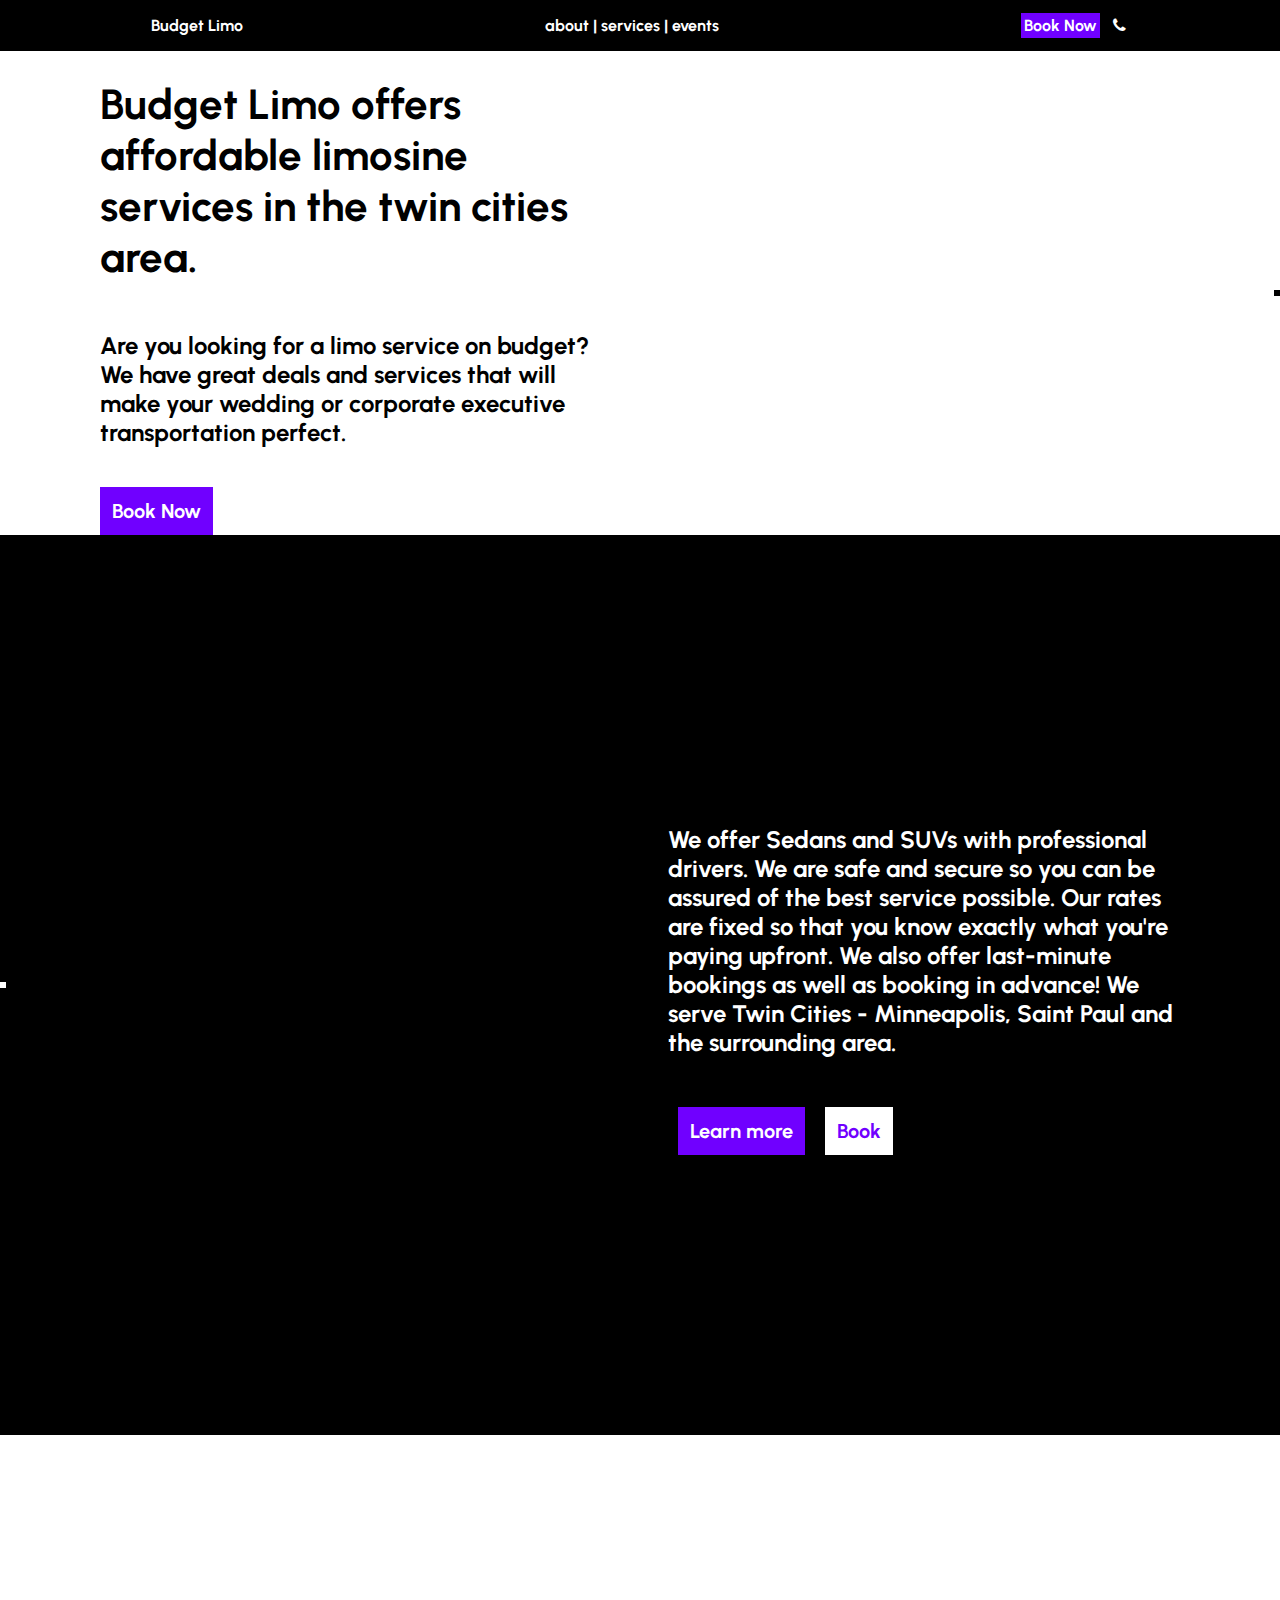
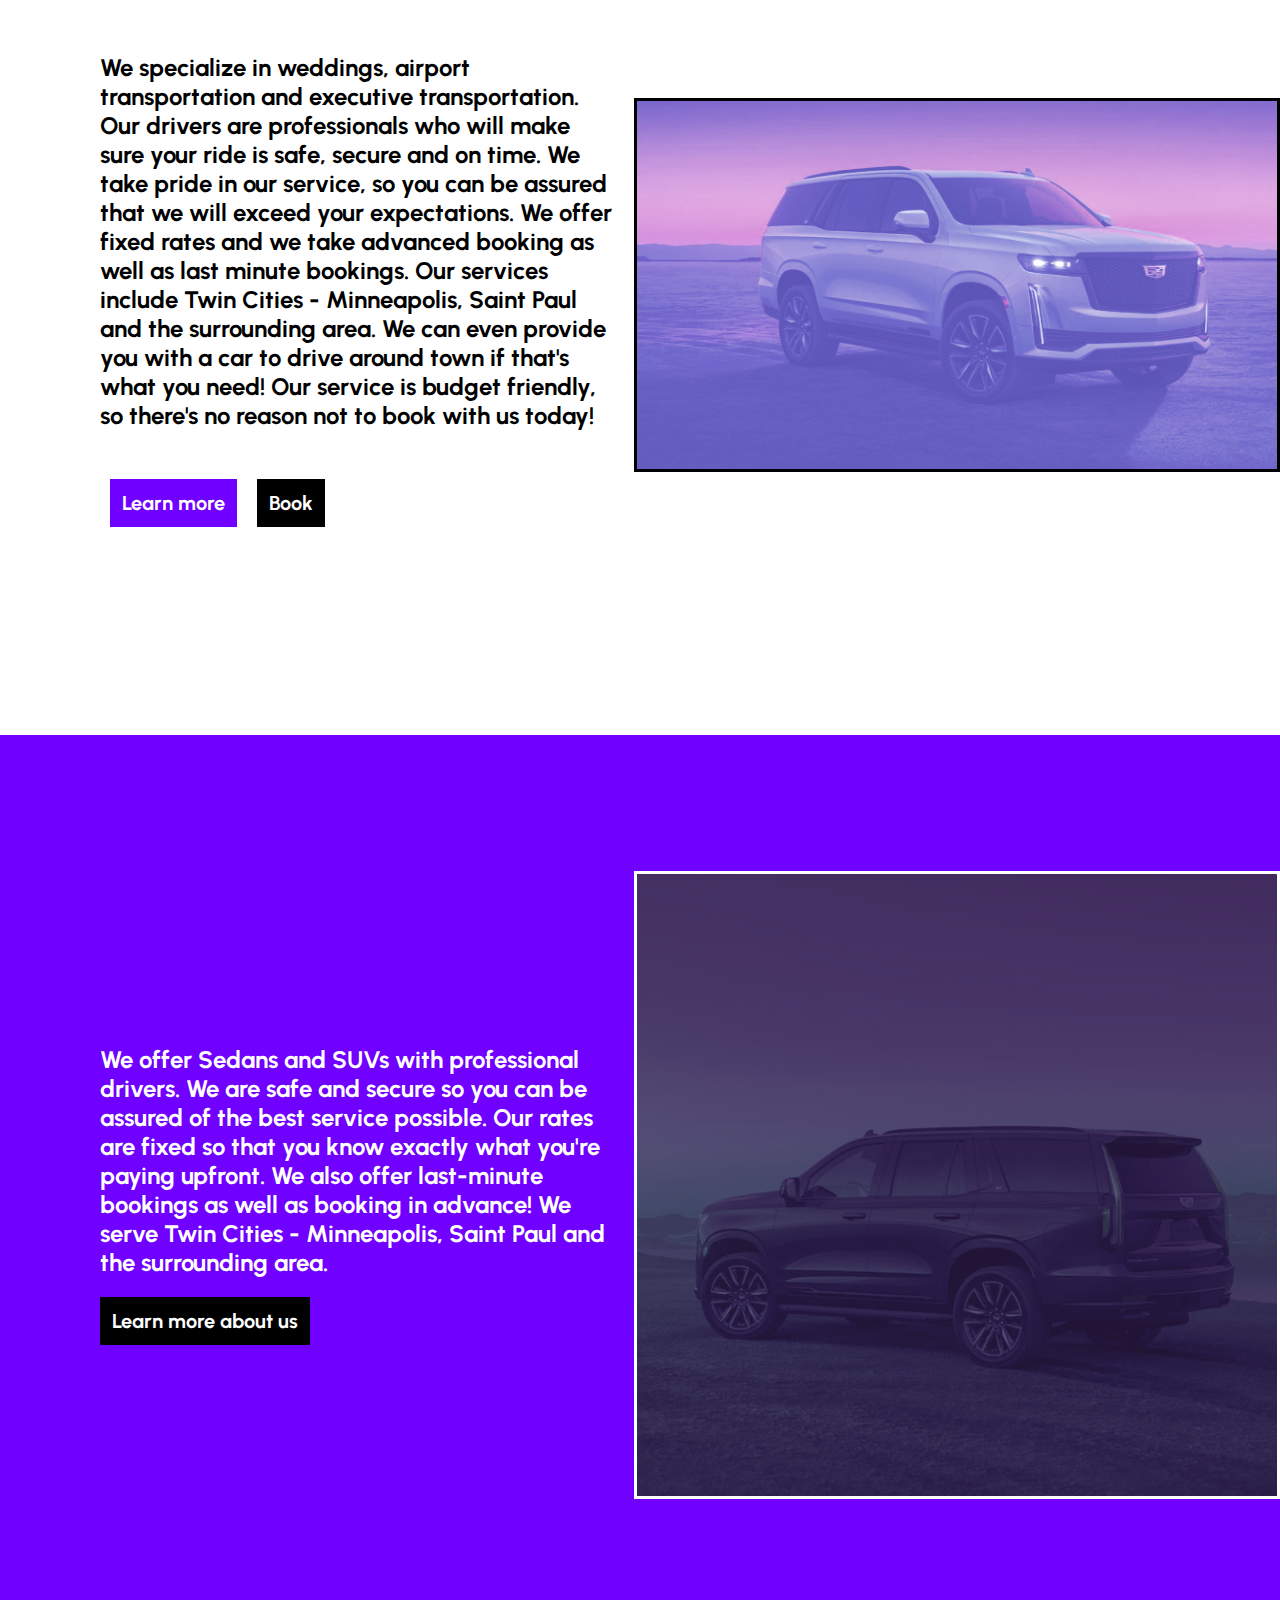
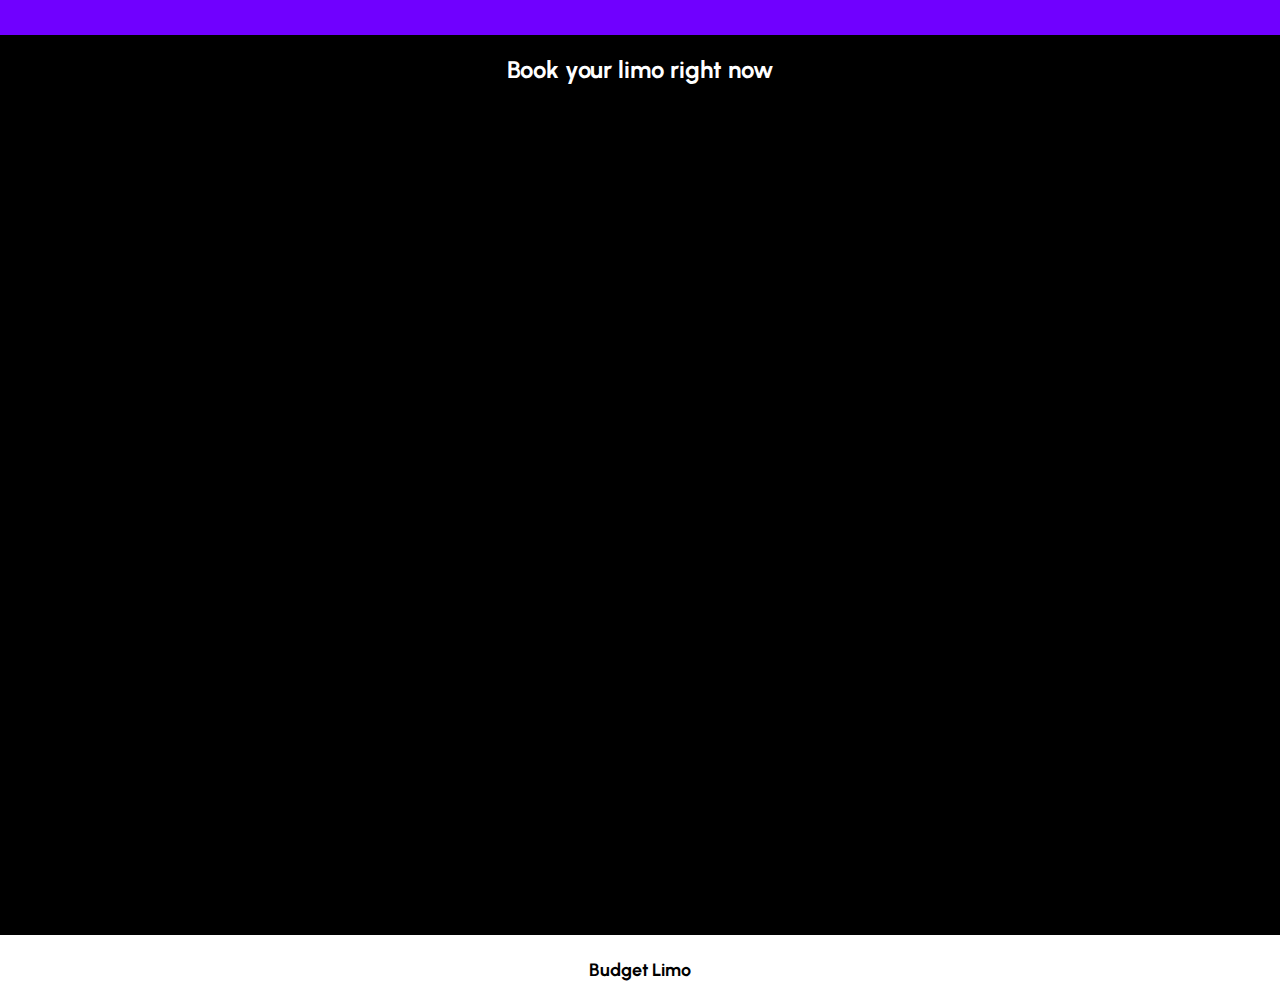
==== index.html @ a096e578 "images -about" ====
<!DOCTYPE html>
<html lang="en">
<head>
    <meta charset="UTF-8">
    <meta http-equiv="X-UA-Compatible" content="IE=edge">
    <meta name="viewport" content="width=device-width, initial-scale=1.0">
    <link rel="preconnect" href="https://fonts.googleapis.com">
    <link rel="preconnect" href="https://fonts.gstatic.com" crossorigin>
    <link href="https://fonts.googleapis.com/css2?family=Urbanist:wght@400;500;600;700;900&display=swap" rel="stylesheet">
    <title>Budget Limo - Offering affordable limo services in the twin cities area</title>
    <link rel="stylesheet" href="https://cdnjs.cloudflare.com/ajax/libs/font-awesome/4.7.0/css/font-awesome.min.css">
    <link rel="stylesheet" href="style.css">
</head>
<body>
    <nav>
        <a href="./"><p>Budget Limo</p></a>
        <div class="pcnav">
            <a href="./about.html">about</a> | <a href="./services.html">services</a> | <a href="./events.html">events</a>
        </div>
        <div class="actions">
            <a href="#booknow" class="btn"><div>Book Now</div></a>
            <a href="tel:00000000" class="secondarybtn"><div><i class="fa fa-phone"></i></div></a>
        </div>
        <div class="mobinav">
            <a href="./about.html">about</a> | <a href="./services.html">services</a> | <a href="./events.html">events</a>
        </div>
    </nav>
    <div class="safeare">
    <section class="hero">
        
            <div class="heroheading">
                <h1>Budget Limo offers affordable limosine services in the twin cities area.</h1>
                <h2>Are you looking for a limo service on budget? We have great deals and services that will make your wedding or corporate executive transportation perfect.</h2>
                <a href="#booknow"><div class="btn">Book Now</div></a>
            </div>
            <img src="hero image.png" alt="" class="heroimg">
        
    </section>
    <section class="services">
        <div class="oppheading">
            <h2>We offer Sedans and SUVs with professional drivers. We are safe and secure so you can be assured of the best service possible. Our rates are fixed so that you know exactly what you're paying upfront. We also offer last-minute bookings as well as booking in advance!

                We serve Twin Cities - Minneapolis, Saint Paul and the surrounding area.</h2>
            <div class="btnset">
            <a href="./services.html"><div class="btn">Learn more</div></a>
            <a href="#booknow"><div class="sbtn">Book</div></a>
            </div>
        </div>
        <img src="hero image2.png" alt="" class="oppimg">
    </section>
    <section class="events">
        <div class="heroheading">
            <h2>We specialize in weddings, airport transportation and executive transportation.

                Our drivers are professionals who will make sure your ride is safe, secure and on time. We take pride in our service, so you can be assured that we will exceed your expectations.
                
                We offer fixed rates and we take advanced booking as well as last minute bookings. Our services include Twin Cities - Minneapolis, Saint Paul and the surrounding area. We can even provide you with a car to drive around town if that's what you need!
                
                Our service is budget friendly, so there's no reason not to book with us today!
                </h2>
            <div class="btnset">
            <a href="./events.html"><div class="btn">Learn more</div></a>
            <a href="#booknow"><div class="sbtn">Book</div></a>
            </div>
        </div>
        <img src="hero image3.png" alt="" class="oppimg">
    </section>
    <section class="about">
        <div class="oppheading">
            <h2>We offer Sedans and SUVs with professional drivers. We are safe and secure so you can be assured of the best service possible. Our rates are fixed so that you know exactly what you're paying upfront. We also offer last-minute bookings as well as booking in advance!

                We serve Twin Cities - Minneapolis, Saint Paul and the surrounding area.</h2>
            <div class="btnset">
            <a href="./about.html"><div class="btn">Learn more about us</div></a>
            </div>
        </div>
        <img src="hero image4.png" alt="" class="oppimg">
    </section>
    <section class="contact" id="booknow">
        <h2>Book your limo right now</h2>
        <iframe class="mobframe" src="https://docs.google.com/forms/d/e/1FAIpQLScj3hWRZS3a1PpxIGiUTVuFeUYfPbkHRfvylzJRxCeZsIKD9g/viewform?embedded=true" width="420" height="1660" frameborder="0" marginheight="0" marginwidth="0">Loading…</iframe>
        <iframe class="pcframe" src="https://docs.google.com/forms/d/e/1FAIpQLScj3hWRZS3a1PpxIGiUTVuFeUYfPbkHRfvylzJRxCeZsIKD9g/viewform?embedded=true" width="700" height="1660" frameborder="0" marginheight="0" marginwidth="0">Loading…</iframe>
        <br><br>
        <!-- <div class="customform">
            
                <label for="NAME">First Name</label>
                <input type="text" name="NAME" id="NAME" value="name">
                <label for="PHONE">Phone Number</label>
                <input type="tel" name="PHONE" id="PHONE" value="000000000">
                <label for="DATE">Pickup Date</label>
                <input type="date" name="DATE" id="DATE" value="2022-05-20">
                <label for="TIME">Pickup Time</label>
                <input type="time" name="TIME" id="TIME" value="11:11:11">
                <label for="PICKADD">Pickup Address</label>
                <input type="text" name="PICKADD" id="PICKADD" value="US">
                <label for="DROPADD">Drop Address</label>
                <input type="text" name="DROPADD" id="DROPADD" value="US">
                <button type="submit" class="btn" onclick="submite()">Submit</button>
            
        </div> -->
    </section>
    <footer>
        Budget Limo
    </footer>
    </div>
    <script>
        var name="",ph="",da="",ti="",pa="",daa="";
        function submite(){
            
            name=document.getElementById("NAME").value;
            ph=document.getElementById("PHONE").value;
            da=document.getElementById("DATE").value;
            ti=document.getElementById("TIME").value;
            pa=document.getElementById("PICKADD").value;
            daa=document.getElementById("DROPADD").value;
            console.log(name+"\n"+ph+"\n"+da+"\n"+ti+"\n"+pa+"\n"+da+"\n");
            window.open("https://docs.google.com/forms/d/e/1FAIpQLScj3hWRZS3a1PpxIGiUTVuFeUYfPbkHRfvylzJRxCeZsIKD9g/viewform?usp=pp_url&entry.484229232="+name+"&entry.1828840875="+ph+"&entry.2139310672="+da+"&entry.1267044698="+ti+"&entry.1927957886="+pa+"&entry.176365857="+daa,'_blank');
        }
        
    
    </script>
</body>

</html>
---- style.css ----
html{
    font-family: 'Urbanist', sans-serif;
    padding: 0%;
    margin: 0%;
}

body{
    margin: 0%;
}

a{
    text-decoration: none;
    color: black;
}

.safeare{
    /* margin-left: 100px; */
    /* margin-right: 100px; */
}

nav{
  display: flex; 
  align-items: center;
  justify-content: space-around; 
  font-weight: bold;
  color: white;
  background-color: black;
  padding: 0%;
}

nav a{
    color: white;
}

nav a:hover{
    color: #7000ff;
}



.actions{
    display: flex;
    justify-content: space-between;
}

.actions a{
    padding: 3px;
}

.hero{
    display: flex;
    justify-content: space-between;
    align-items: center;
}

.services{
    height: 100vh;
    display: flex;
    flex-direction: row-reverse;
    justify-content: space-between;
    align-items: center;
    background-color: black;
    color: white;
}

.events{
    height: 100vh;
    display: flex;
    /* flex-direction: row-reverse;          */
    justify-content: space-between;
    align-items: center;
    background-color: white;
    color: black;
}

.about{
    height: 100vh;
    display: flex;
    /* flex-direction: row-reverse; */
    justify-content: space-between;
    align-items: center;
    background-color: #7000ff;
    color: white;
}

.about .oppheading{
    margin-left: 100px;
    margin-right: 0%;
}

.contact{
    height: 100vh;
    display: flex;
    flex-direction: column;
    justify-content: center;
    align-items: center;
    background-color: black;
    color: white;
}
.customform{
    display: flex;
    flex-direction: column;
    align-items: center;
    justify-content: center;
}

label{
    margin-top: 10px;
}

form input{
    margin: 10px;
    font-family: 'Urbanist';

}

.secondarybtn{
    margin-left: 10px;
}

button{
  background-color: #7000ff;
  border: none;
  color: white;
  padding: 24px;
  text-align: center;
  text-decoration: none;
  font-size: 22px;
  font-family: 'Urbanist';
  margin-top: 14px;
}

input {
    padding: 12px;
    background-color: white;
    color: black;
  }

.btn{
    text-decoration: none;
    background-color: #7000ff;
    color: white;
    max-width: 75px;
    display: flex;
    align-items: center;
    justify-content: center;
    padding: 2px;
    font-weight: bold;
}

.sbtn{
    text-decoration: none;
    background-color: white;
    color: #7000ff;
    max-width: 75px;
    display: flex;
    align-items: center;
    justify-content: center;
    padding: 2px;
    font-weight: bold;
}

.btnset{
    display: flex;
}
.btnset a{
    padding: 10px;
}

.heroheading{
    display: flex;
    flex-direction: column;
    width: 40%;
    margin-left: 100px;
}

.heroheading a .btn{
    margin-top: 20px;
    font-size: 20px;
    max-width: max-content;
    padding: 12px;
}

.heroheading a{
    width: fit-content;
}

.heroheading h1{
    font-size: 42px;
}

.oppheading{
    display: flex;
    flex-direction: column;
    width: 40%;
    margin-right: 100px;
    
}

.oppheading a .btn{
    margin-top: 20px;
    font-size: 20px;
    max-width: max-content;
    padding: 12px;
}
.oppheading a .sbtn{
    margin-top: 20px;
    font-size: 20px;
    max-width: max-content;
    padding: 12px;
}

.heroheading a .sbtn{
    background-color: black;
    color: white;
    margin-top: 20px;
    font-size: 20px;
    max-width: max-content;
    padding: 12px;
}

.oppheading a{
    width: fit-content;
}

.oppheading h1{
    font-size: 42px;
}

.about .oppheading .btn{
    background-color: black;
    margin: 0%;
}




.about .oppheading a{
    padding: 0%;
    margin: 0%;
}

.heroimg{
    max-width: 50%;
    max-height: 93vh;
    border-style: solid;
    
}

.oppimg{
    max-width: 50%;
    max-height: 100vh;
    border-style: solid;
}

.mobinav{
    display: none;
}

footer{
    padding: 24px;
    font-size: 18px;
    font-weight: bold;
    text-align: center;
}

.mobframe{
    display: none;
}

.cover{
    margin-top: 46px;
    height: 40vh;
}

.limos{
    display: flex;
}
.list{
    display: flex;
    flex-direction: row;
    flex-wrap: wrap;
    align-items: center;
    justify-content: center;
    padding-bottom: 48px;
    /* width: 80vw; */
}

.card{
    margin: 20px;
    display: flex;
    flex-direction: column;
    align-items: center;
    justify-content: center;
    /* padding: 24px; */
    border-radius: 12px;
    background-color: black;
    color: white;
    font-weight: bold;
    text-align: center;
}

.card img{
    max-width: 240px;
    width: auto;
    height: 222px;
}

/* [][][][][][][][][][][][][][][][][][][][][][][][][][][][][][] */
/* [][][][][][][][][][][][][][][][][][][][][][][][][][][][][][] */
/* [][][][][][][][][][][][][][][][][][][][][][][][][][][][][][] */

@media only screen and (max-width: 900px){

    .limos{
        display: flex;
        flex-direction: column;
    }

    .list{
        /* flex-direction: column; */
    }

    .card img{
        width: 222px;
    }

    .mobframe{
        display: block;
    }

    .pcframe{
        display: none;
    }

    html{
        font-family: 'Urbanist', sans-serif;
        padding: 0%;
        margin: 0%;
    }
    
    body{
        margin: 0%;
    }
    
    a{
        text-decoration: none;
        color: black;
    }
    
    
    
    nav{
      display: flex; 
      flex-flow: wrap;
      align-items: center;
      justify-content: space-around; 
      font-weight: bold;
      color: white;
      background-color: black;
      padding: 12px;

    }
    
    nav a{
        color: white;
    }
    
    nav a:hover{
        color: #7000ff;
    }
    
    
    
    .actions{
        display: flex;
        justify-content: space-between;
    }
    
    .actions a{
        padding: 3px;
    }
    
    .hero{
        display: flex;
        flex-direction: column-reverse;
        justify-content: space-between;
        align-items: center;
        padding-top: 50px;
        padding-bottom: 50px;
    }
    
    .services{
        height: auto;
        display: flex;
        flex-direction: column-reverse;
        justify-content: space-between;
        align-items: center;
        background-color: black;
        color: white;
        padding-top: 50px;
        padding-bottom: 50px;
    }
    
    .events{
        height: auto;
        display: flex;
        flex-direction: column-reverse;         
        justify-content: space-between;
        align-items: center;
        background-color: white;
        color: black;
        padding-top: 50px;
        padding-bottom: 50px;
    }
    
    .about{
        height: auto;
        display: flex;
        flex-direction: column-reverse;
        justify-content: space-between;
        align-items: center;
        background-color: #7000ff;
        color: white;
        padding-top: 50px;
        padding-bottom: 50px;
    }
    
    .about .oppheading{
        margin-left: 0px;
        margin-right: 0%;
    }
    
    .contact{
        height: 100%;
        display: flex;
        flex-direction: column;
        justify-content: center;
        align-items: center;
        background-color: black;
        color: white;
        padding-top: 50px;
        padding-bottom: 50px;
    }
    .customform{
        display: flex;
        flex-direction: column;
        align-items: flex-start;
        justify-content: center;
    }
    
    label{
        margin-top: 10px;
    }
    
    form input{
        margin: 10px;
        font-family: 'Urbanist';
    
    }
    
    .secondarybtn{
        margin-left: 10px;
    }
    
    .pcnav{
        display: none;
    }

    .mobinav{
        display: flex;
        width: 100vw;
        margin-top: 12px;
        align-items: center;
        justify-content: space-around;
    }
    

    button{
      background-color: #7000ff;
      border: none;
      color: white;
      
      text-align: center;
      text-decoration: none;
      font-size: 22px;
      font-family: 'Urbanist';
      margin-top: 18px;
      margin-bottom: 24px;
    }
    
    input {
        padding: 12px;
        background-color: white;
        color: black;
      }
    
    .btn{
        text-decoration: none;
        background-color: #7000ff;
        color: white;
        max-width: 75px;
        display: flex;
        align-items: center;
        justify-content: center;
        padding: 2px;
        font-weight: bold;
    }
    
    .sbtn{
        text-decoration: none;
        background-color: white;
        color: #7000ff;
        max-width: 75px;
        display: flex;
        align-items: center;
        justify-content: center;
        padding: 2px;
        font-weight: bold;
    }
    
    .btnset{
        display: flex;
    }
    .btnset a{
        padding: 10px;
    }
    
    .heroheading{
        display: flex;
        flex-direction: column;
        justify-content: center;
        align-items: center;
        /* text-align: center; */
        width: 80%;
        margin-left: 0px;
    }
    
    .heroheading a .btn{
        margin-top: 20px;
        font-size: 20px;
        max-width: max-content;
        padding: 12px;
    }
    
    .heroheading a{
        width: fit-content;
    }
    
    .heroheading h1{
        font-size: 22px;
    }
    
    .oppheading{
        display: flex;
        flex-direction: column;
        justify-content: center;
        align-items: center;
        /* text-align: center; */
        width: 80%;
        margin-right: 0px;
        
    }
    
    .oppheading a .btn{
        margin-top: 20px;
        font-size: 20px;
        max-width: max-content;
        padding: 12px;
    }
    .oppheading a .sbtn{
        margin-top: 20px;
        font-size: 20px;
        max-width: max-content;
        padding: 12px;
    }
    
    .heroheading a .sbtn{
        background-color: black;
        color: white;
        margin-top: 20px;
        font-size: 20px;
        max-width: max-content;
        padding: 12px;
    }
    
    .oppheading a{
        width: fit-content;
    }
    
    .oppheading h1{
        font-size: 22px;
    }
    
    .about .oppheading .btn{
        background-color: black;
        margin: 0%;
    }
    
    h2{
        font-size: 16px;
    }
    
    
    .about .oppheading a{
        padding: 0%;
        margin: 0%;
    }
    
    .heroimg{
        /* max-width: 50%;
        max-height: 93vh; */
        width: 100vw;
        margin: 20px;
    }
    
    .oppimg{
        
        width: 100vw;
        margin: 20px;
        
    }
    

}
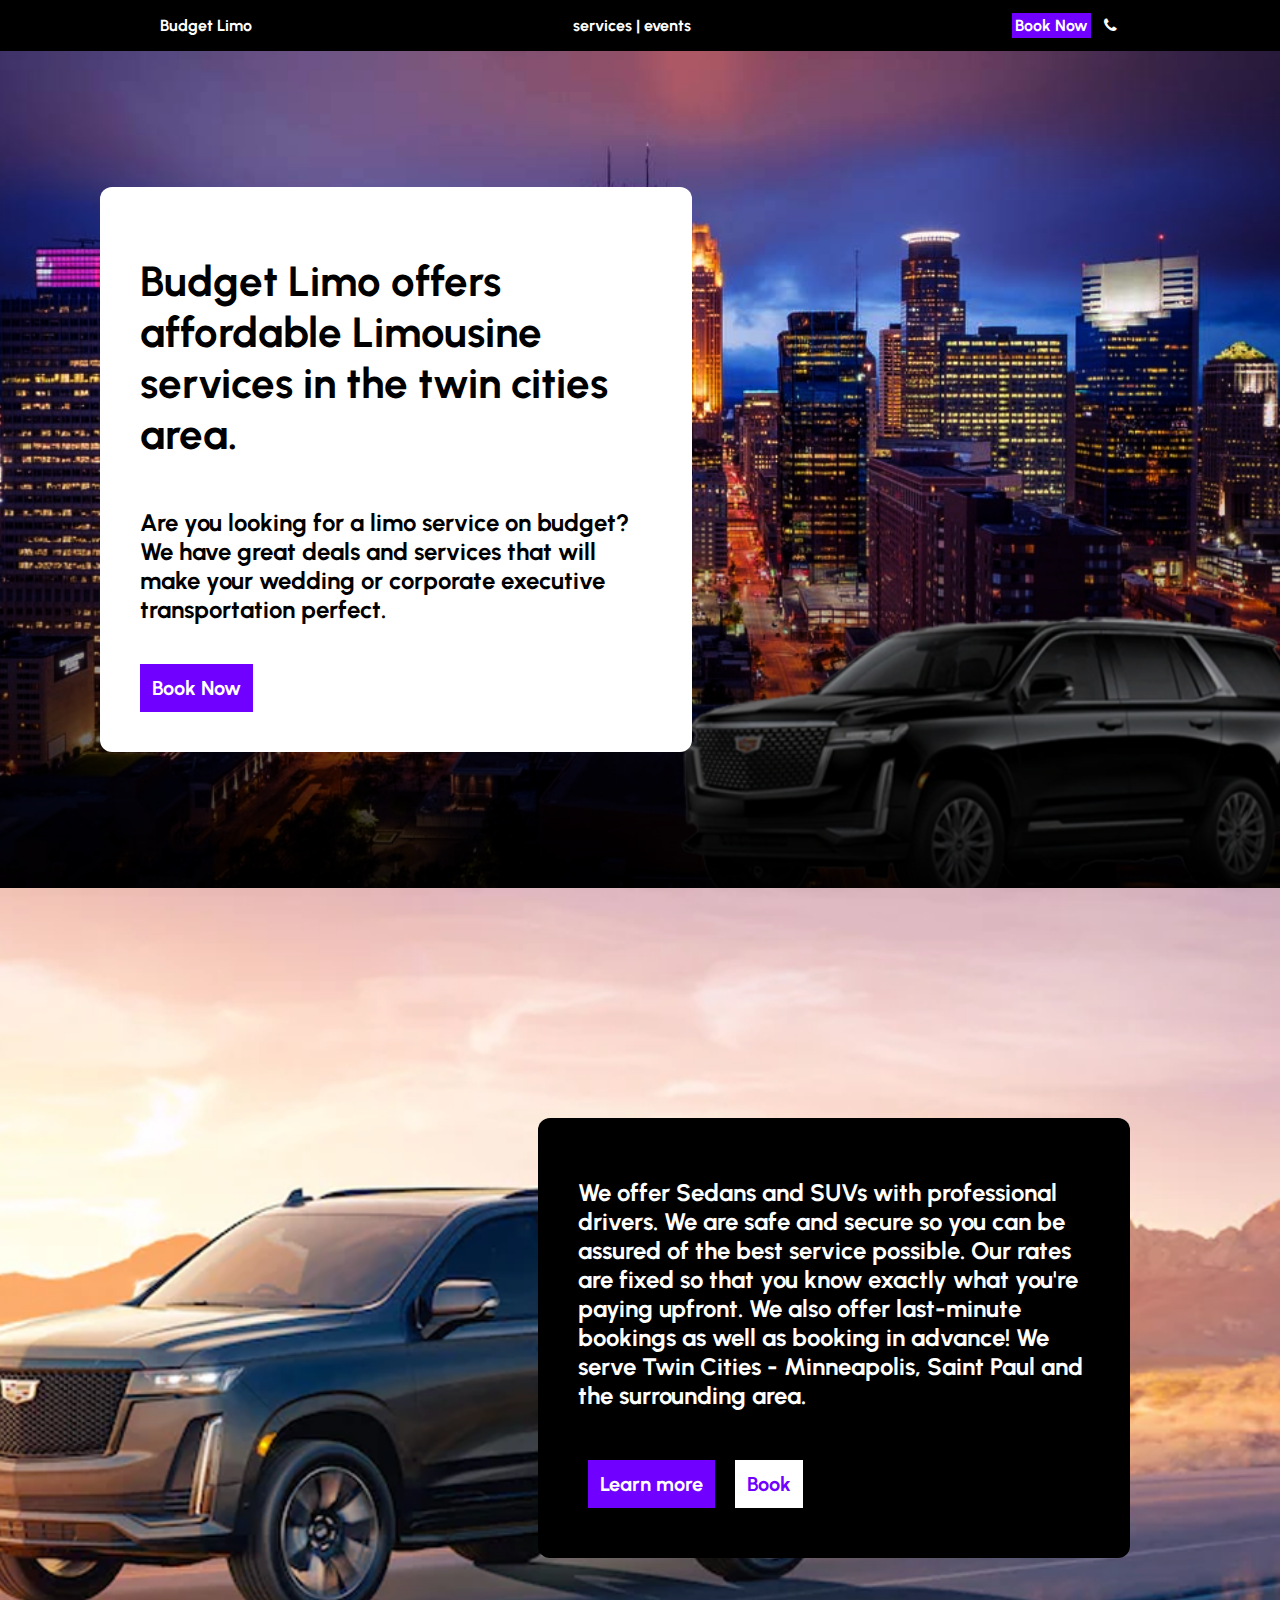
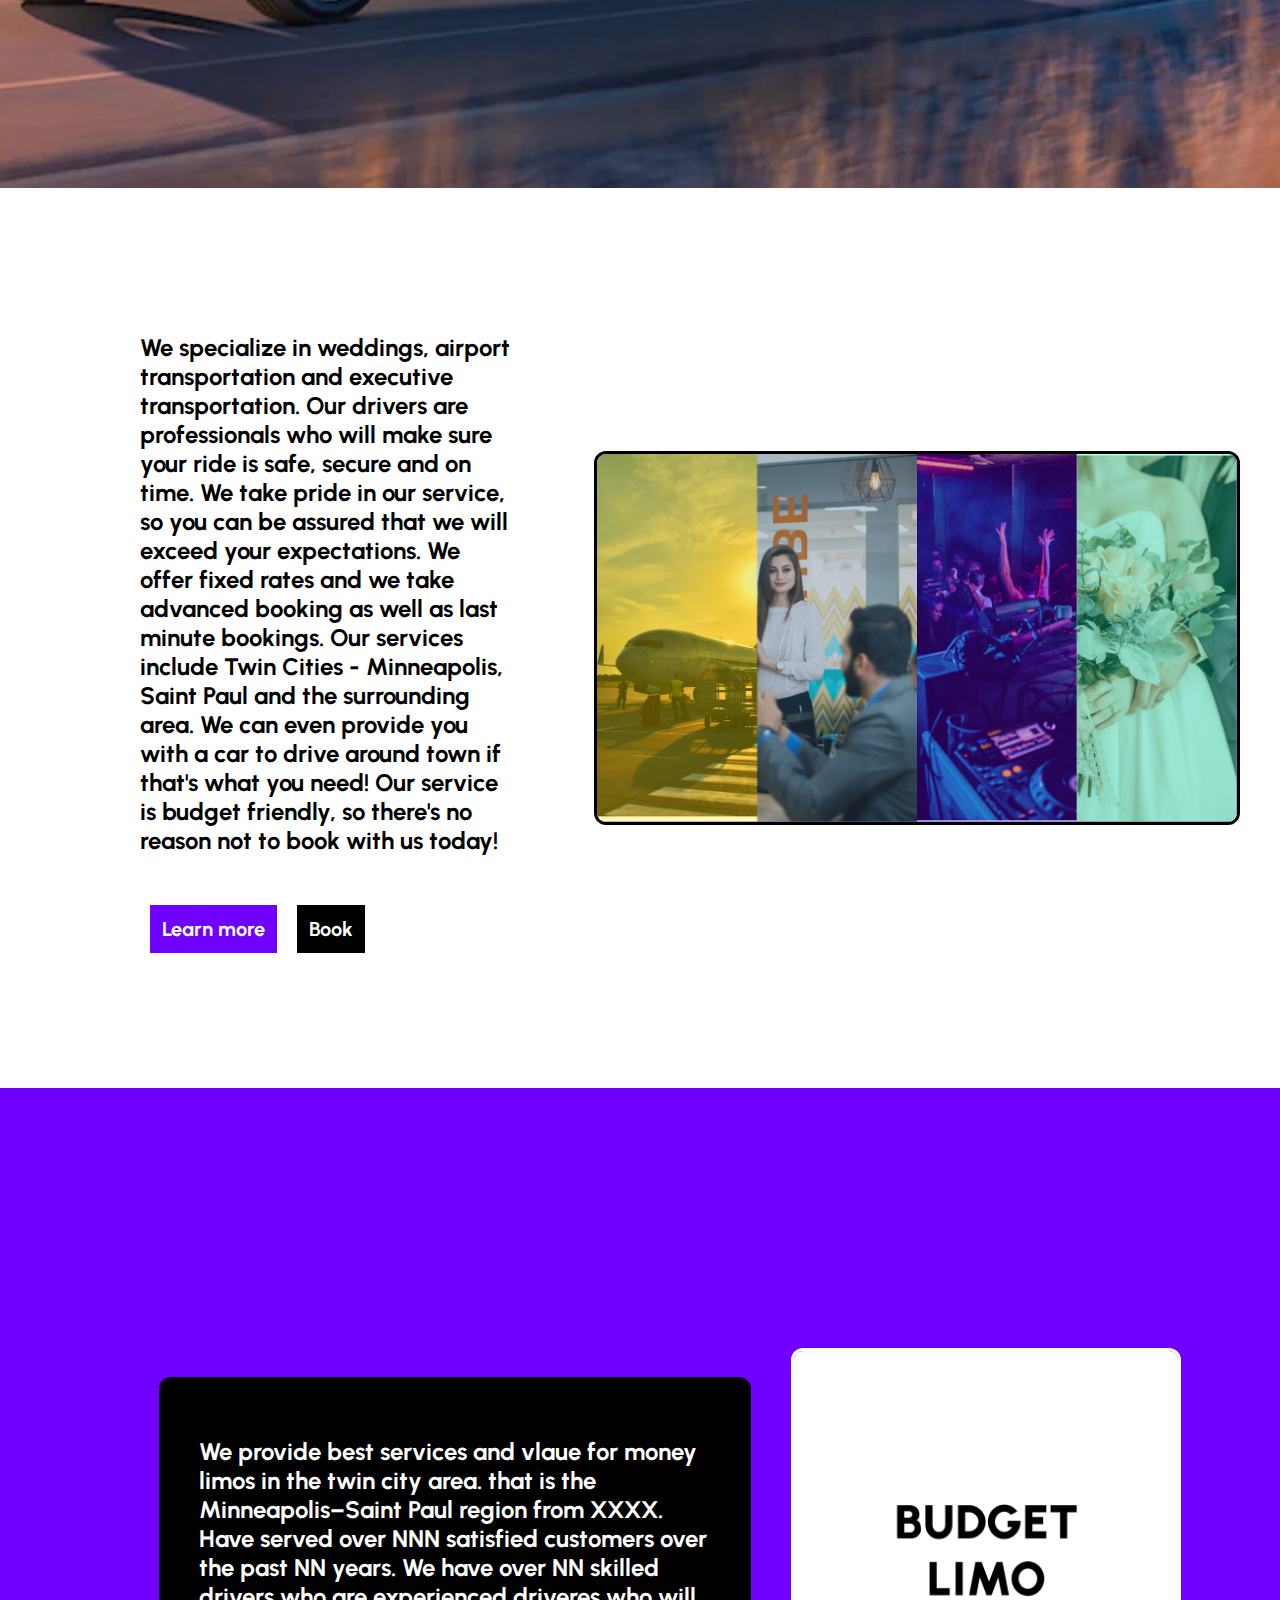
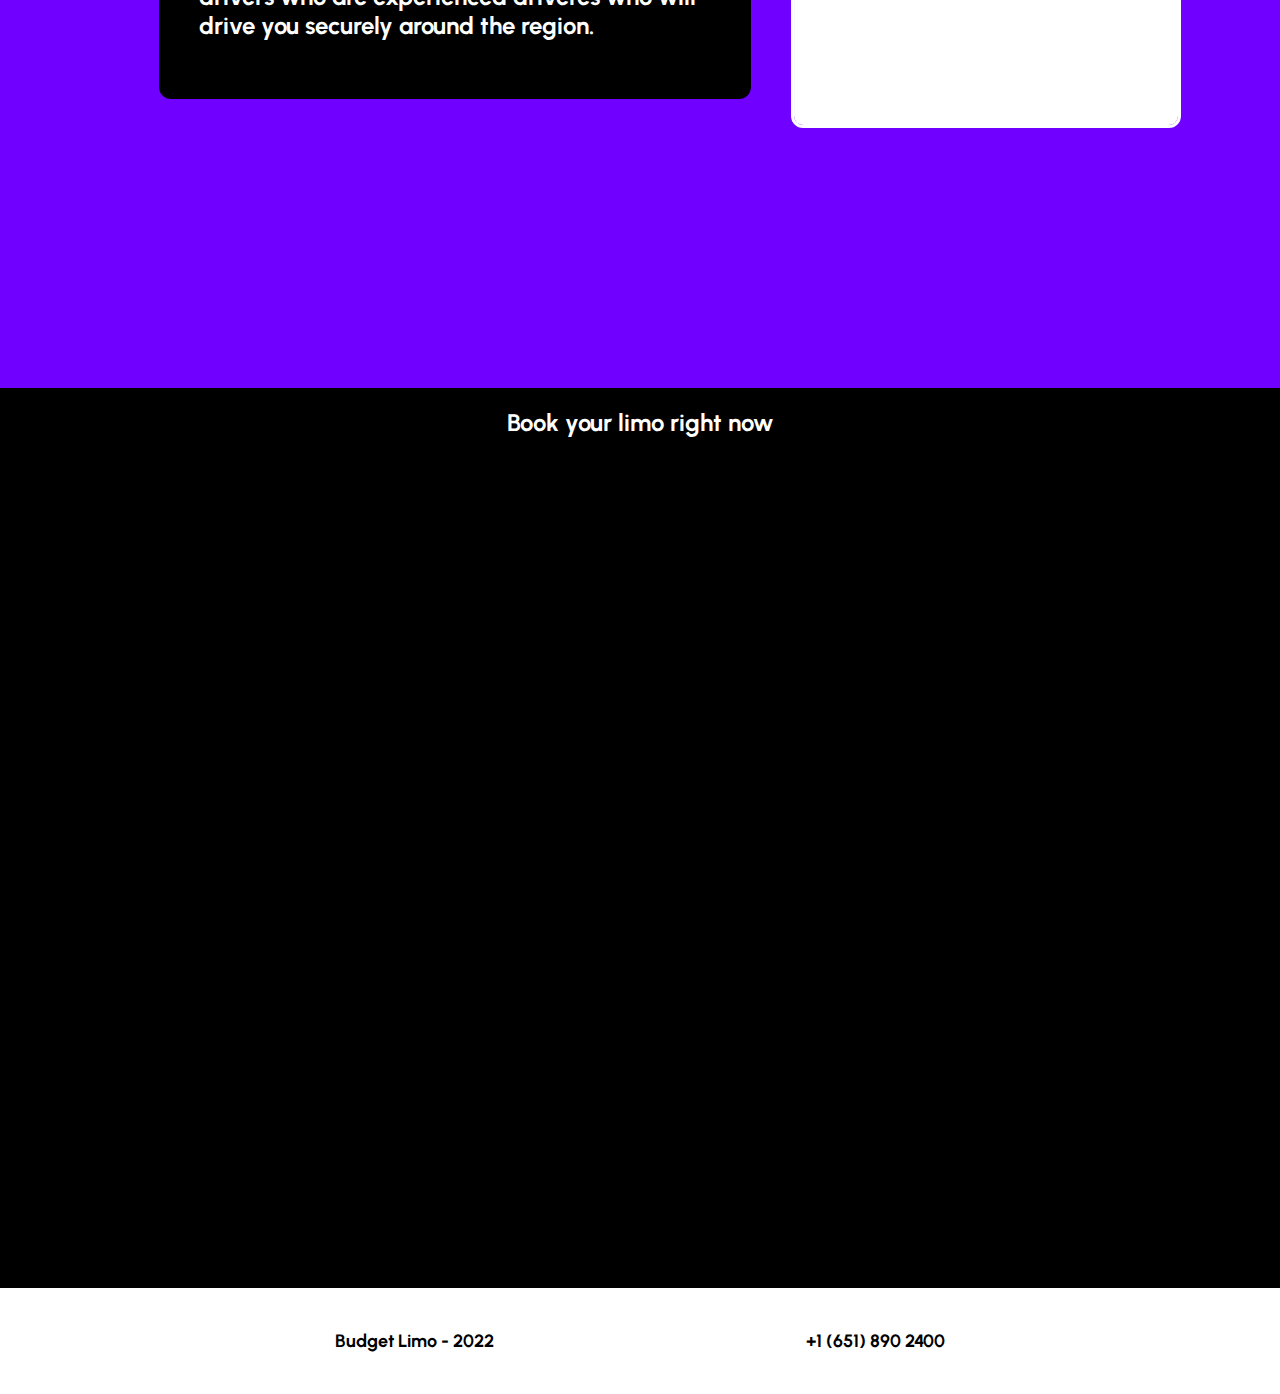
==== commit f76382f8: "images and background" ====
--- a/index.html
+++ b/index.html
@@ -15,25 +15,27 @@
     <nav>
         <a href="./"><p>Budget Limo</p></a>
         <div class="pcnav">
-            <a href="./about.html">about</a> | <a href="./services.html">services</a> | <a href="./events.html">events</a>
+            <!-- <a href="./about.html">about</a> |  -->
+            <a href="./services.html">services</a> | <a href="./events.html">events</a>
         </div>
         <div class="actions">
             <a href="#booknow" class="btn"><div>Book Now</div></a>
-            <a href="tel:00000000" class="secondarybtn"><div><i class="fa fa-phone"></i></div></a>
+            <a href="tel:+16518902400" class="secondarybtn"><div><i class="fa fa-phone"></i></div></a>
         </div>
         <div class="mobinav">
-            <a href="./about.html">about</a> | <a href="./services.html">services</a> | <a href="./events.html">events</a>
+            <!-- <a href="./about.html">about</a> | -->
+             <a href="./services.html">services</a> | <a href="./events.html">events</a>
         </div>
     </nav>
     <div class="safeare">
     <section class="hero">
-        
+            
             <div class="heroheading">
-                <h1>Budget Limo offers affordable limosine services in the twin cities area.</h1>
+                <h1>Budget Limo offers affordable Limousine services in the twin cities area.</h1>
                 <h2>Are you looking for a limo service on budget? We have great deals and services that will make your wedding or corporate executive transportation perfect.</h2>
                 <a href="#booknow"><div class="btn">Book Now</div></a>
             </div>
-            <img src="hero image.png" alt="" class="heroimg">
+            <img src="herobg.png" alt="" class="oppimg mobinav">
         
     </section>
     <section class="services">
@@ -46,7 +48,7 @@
             <a href="#booknow"><div class="sbtn">Book</div></a>
             </div>
         </div>
-        <img src="hero image2.png" alt="" class="oppimg">
+        <img src="opp.png" alt="" class="oppimg mobinav">
     </section>
     <section class="events">
         <div class="heroheading">
@@ -67,14 +69,16 @@
     </section>
     <section class="about">
         <div class="oppheading">
-            <h2>We offer Sedans and SUVs with professional drivers. We are safe and secure so you can be assured of the best service possible. Our rates are fixed so that you know exactly what you're paying upfront. We also offer last-minute bookings as well as booking in advance!
-
-                We serve Twin Cities - Minneapolis, Saint Paul and the surrounding area.</h2>
+            <h2>We provide best services and vlaue for money limos in the twin city area.
+                that is the Minneapolis–Saint Paul region from XXXX.
+                Have served over NNN satisfied customers over the past NN years.
+                We have over NN skilled drivers who are experienced driveres who will drive you securely around the region. 
+            </h2>
             <div class="btnset">
-            <a href="./about.html"><div class="btn">Learn more about us</div></a>
+            <!-- <a href="./about.html"><div class="btn">Learn more about us</div></a> -->
             </div>
         </div>
-        <img src="hero image4.png" alt="" class="oppimg">
+        <img src="hero image4.png" alt="" class="oppimg logo">
     </section>
     <section class="contact" id="booknow">
         <h2>Book your limo right now</h2>
@@ -100,7 +104,15 @@
         </div> -->
     </section>
     <footer>
-        Budget Limo
+        
+        <p>Budget Limo - 2022</p>
+        
+        
+        <div>
+            <p>
+                <a href="tel:+16518902400">+1 (651) 890 2400</a>
+            </p>
+        </div>
     </footer>
     </div>
     <script>
--- a/style.css
+++ b/style.css
@@ -51,6 +51,12 @@
     display: flex;
     justify-content: space-between;
     align-items: center;
+    background-image: url("herobg.png");
+    background-size:     cover;                      
+    background-repeat:   no-repeat;
+    background-position: bottom; 
+    max-height: 100vh;
+    height: 93vh;
 }
 
 .services{
@@ -59,10 +65,17 @@
     flex-direction: row-reverse;
     justify-content: space-between;
     align-items: center;
-    background-color: black;
-    color: white;
-}
-
+    
+    background-image: url("opp.png");
+    background-repeat: no-repeat;
+    background-size: cover;
+    background-position: center center;
+    color: white;
+}
+
+img{
+    border: solid;
+}
 .events{
     height: 100vh;
     display: flex;
@@ -77,7 +90,7 @@
     height: 100vh;
     display: flex;
     /* flex-direction: row-reverse; */
-    justify-content: space-between;
+    justify-content: center;
     align-items: center;
     background-color: #7000ff;
     color: white;
@@ -172,6 +185,9 @@
     flex-direction: column;
     width: 40%;
     margin-left: 100px;
+    background-color: rgba(255, 255, 255, 1);
+    padding: 40px;
+    border-radius: 12px;
 }
 
 .heroheading a .btn{
@@ -193,7 +209,11 @@
     display: flex;
     flex-direction: column;
     width: 40%;
-    margin-right: 100px;
+    margin-right: 150px;
+    background-color: black;
+    align-items: flex-start;
+    padding: 40px;
+    border-radius: 12px;
     
 }
 
@@ -232,7 +252,12 @@
     margin: 0%;
 }
 
-
+.rembg{
+    background-image: none !important;
+    display: flex;
+    justify-content: center;
+    align-items: center;
+}
 
 
 .about .oppheading a{
@@ -241,16 +266,42 @@
 }
 
 .heroimg{
-    max-width: 50%;
-    max-height: 93vh;
-    border-style: solid;
-    
+    height: 100%;
+    width: 40%;
+    /* background-color: white; */
+    /* border-radius: 12px; */
+    margin: 20px;
+    background-image: url("herocar.png");
+    background-repeat: no-repeat;
+    background-position: right 400px;
+    /* margin-left: 40px; */
+    padding: 40px;
+    /* max-height: 100vh; */
+    /* height: 93vh; */
+    /* border-style: solid; */
+    
+}
+
+.logo{
+    width: 30%;
+    /* margin-left: 150px !important; */
+}
+
+.purp{
+    background-color: #7000ff;
+    color: white;
+}
+
+img{
+    border-radius: 12px;
 }
 
 .oppimg{
     max-width: 50%;
     max-height: 100vh;
-    border-style: solid;
+    margin: 40px;
+    /* border-style: solid; */
+    
 }
 
 .mobinav{
@@ -258,10 +309,14 @@
 }
 
 footer{
+    display: flex;
+    flex-direction: row;
     padding: 24px;
     font-size: 18px;
     font-weight: bold;
     text-align: center;
+    justify-content: space-evenly;
+    align-items: center;
 }
 
 .mobframe{
@@ -306,11 +361,24 @@
     height: 222px;
 }
 
+.nobd{
+    border: none;
+}
+
 /* [][][][][][][][][][][][][][][][][][][][][][][][][][][][][][] */
 /* [][][][][][][][][][][][][][][][][][][][][][][][][][][][][][] */
 /* [][][][][][][][][][][][][][][][][][][][][][][][][][][][][][] */
 
 @media only screen and (max-width: 900px){
+
+    .oppimg{
+        max-width: 85vw;
+        
+    }
+
+    .logo{
+        /* margin-left: 0px !important; */
+    }
 
     .limos{
         display: flex;
@@ -384,19 +452,20 @@
     .hero{
         display: flex;
         flex-direction: column-reverse;
-        justify-content: space-between;
+        justify-content: center;
         align-items: center;
         padding-top: 50px;
         padding-bottom: 50px;
+        
     }
     
     .services{
         height: auto;
         display: flex;
         flex-direction: column-reverse;
-        justify-content: space-between;
-        align-items: center;
-        background-color: black;
+        justify-content: center;
+        align-items: center;
+        
         color: white;
         padding-top: 50px;
         padding-bottom: 50px;
@@ -530,7 +599,7 @@
         display: flex;
         flex-direction: column;
         justify-content: center;
-        align-items: center;
+        align-items: flex-start;
         /* text-align: center; */
         width: 80%;
         margin-left: 0px;
@@ -555,7 +624,7 @@
         display: flex;
         flex-direction: column;
         justify-content: center;
-        align-items: center;
+        align-items: flex-start;
         /* text-align: center; */
         width: 80%;
         margin-right: 0px;
@@ -612,6 +681,7 @@
         max-height: 93vh; */
         width: 100vw;
         margin: 20px;
+        display: none;
     }
     
     .oppimg{
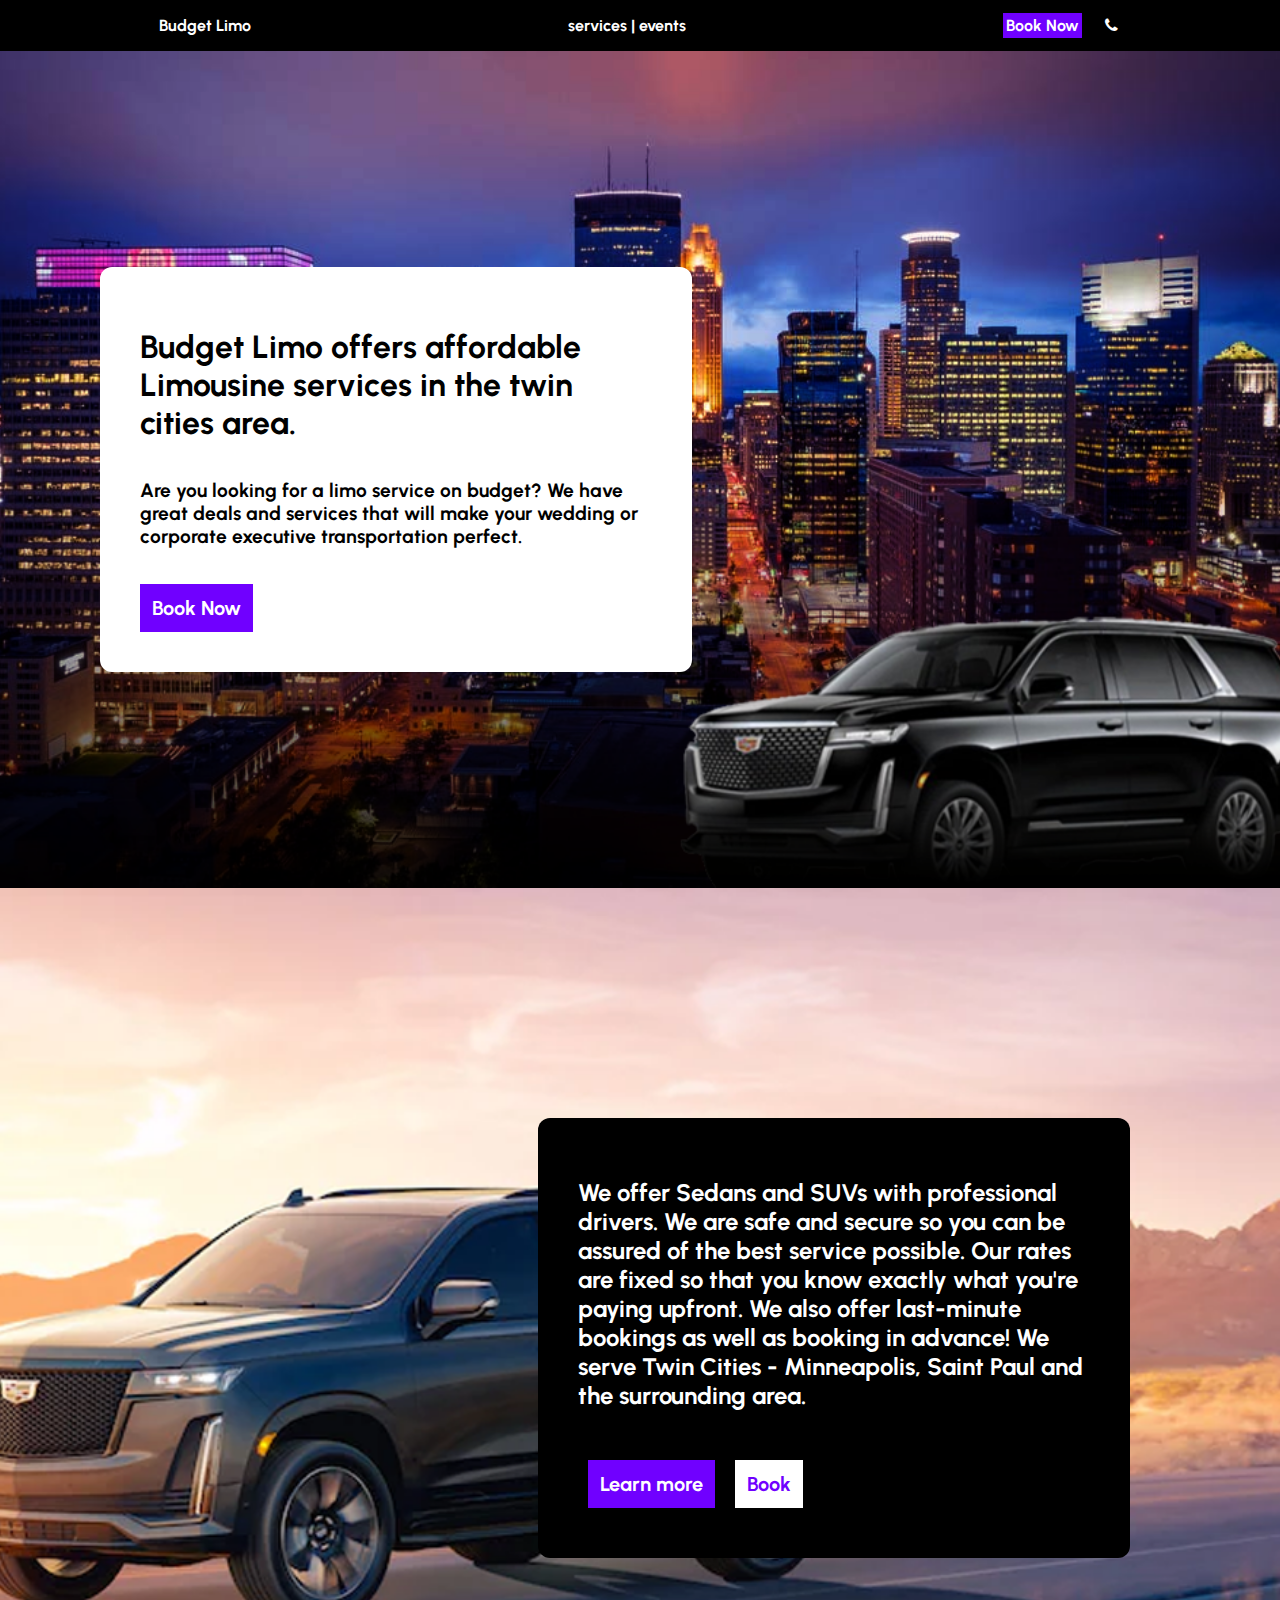
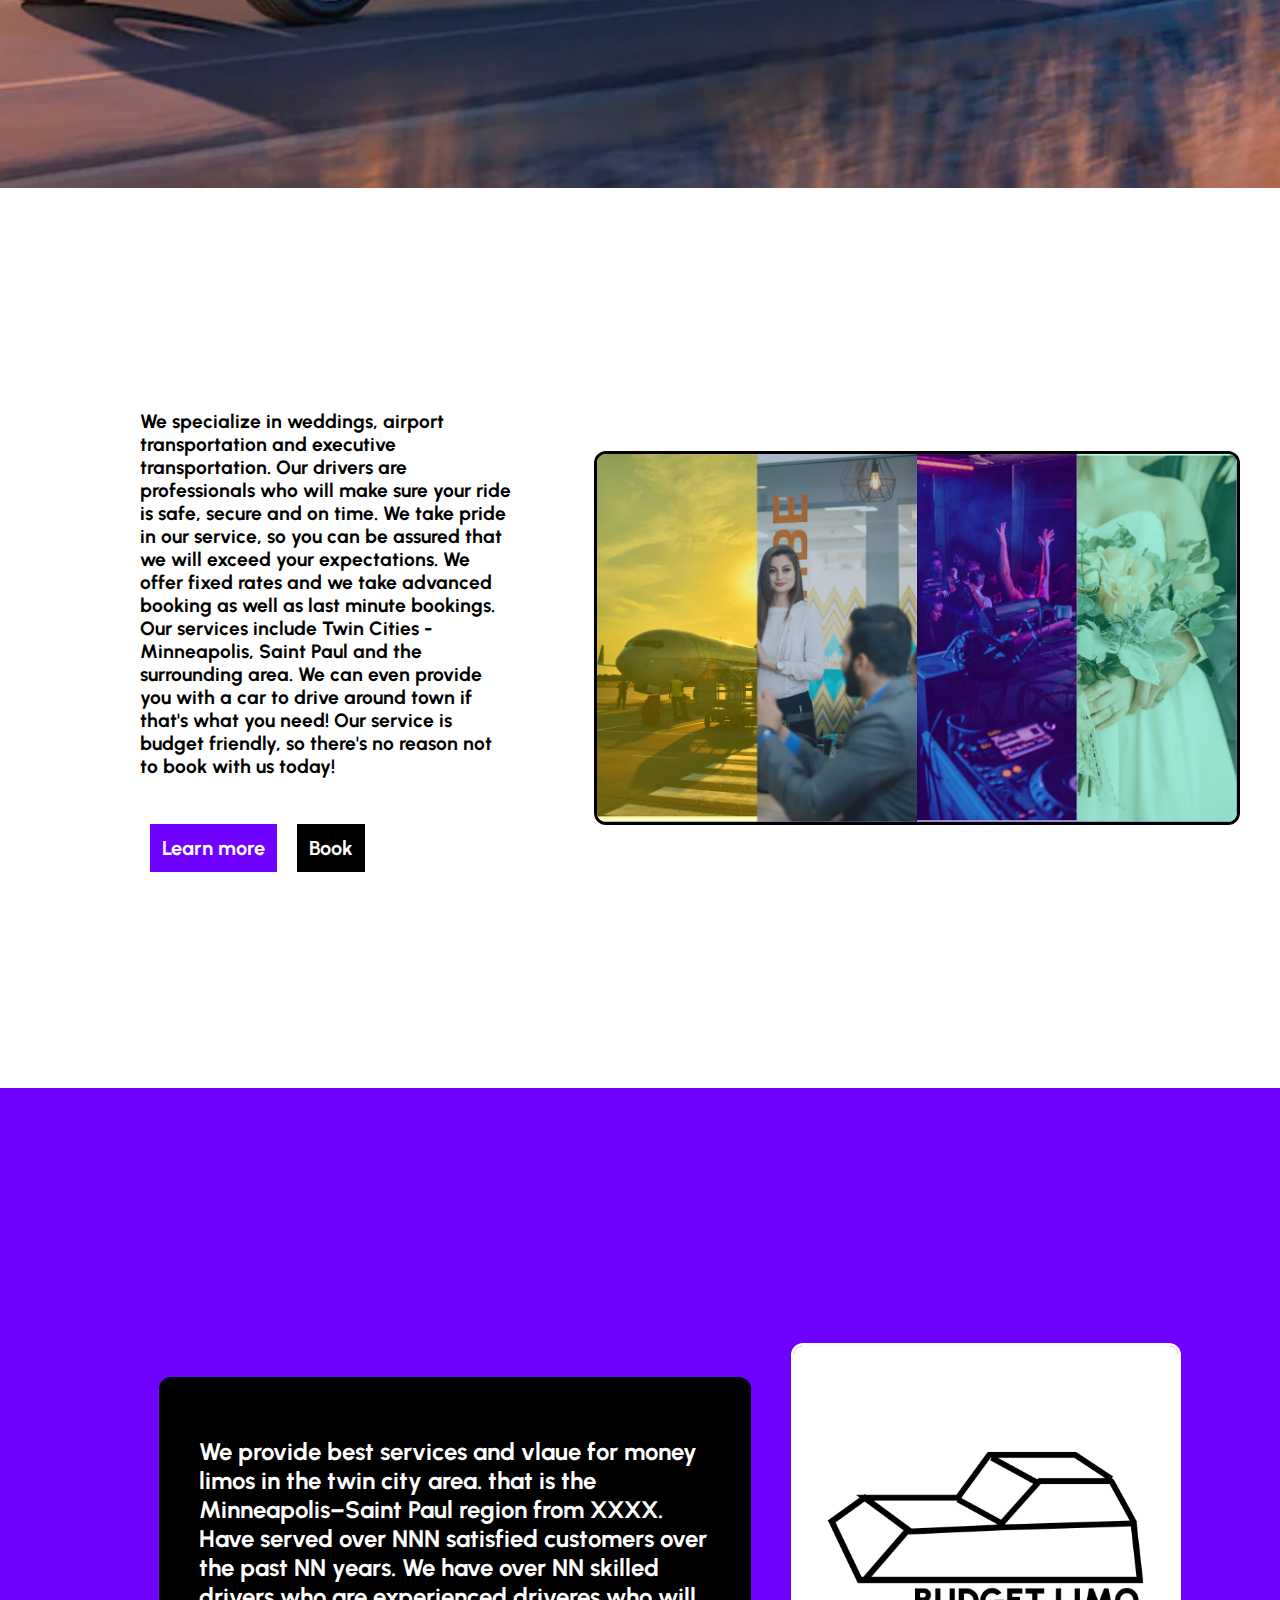
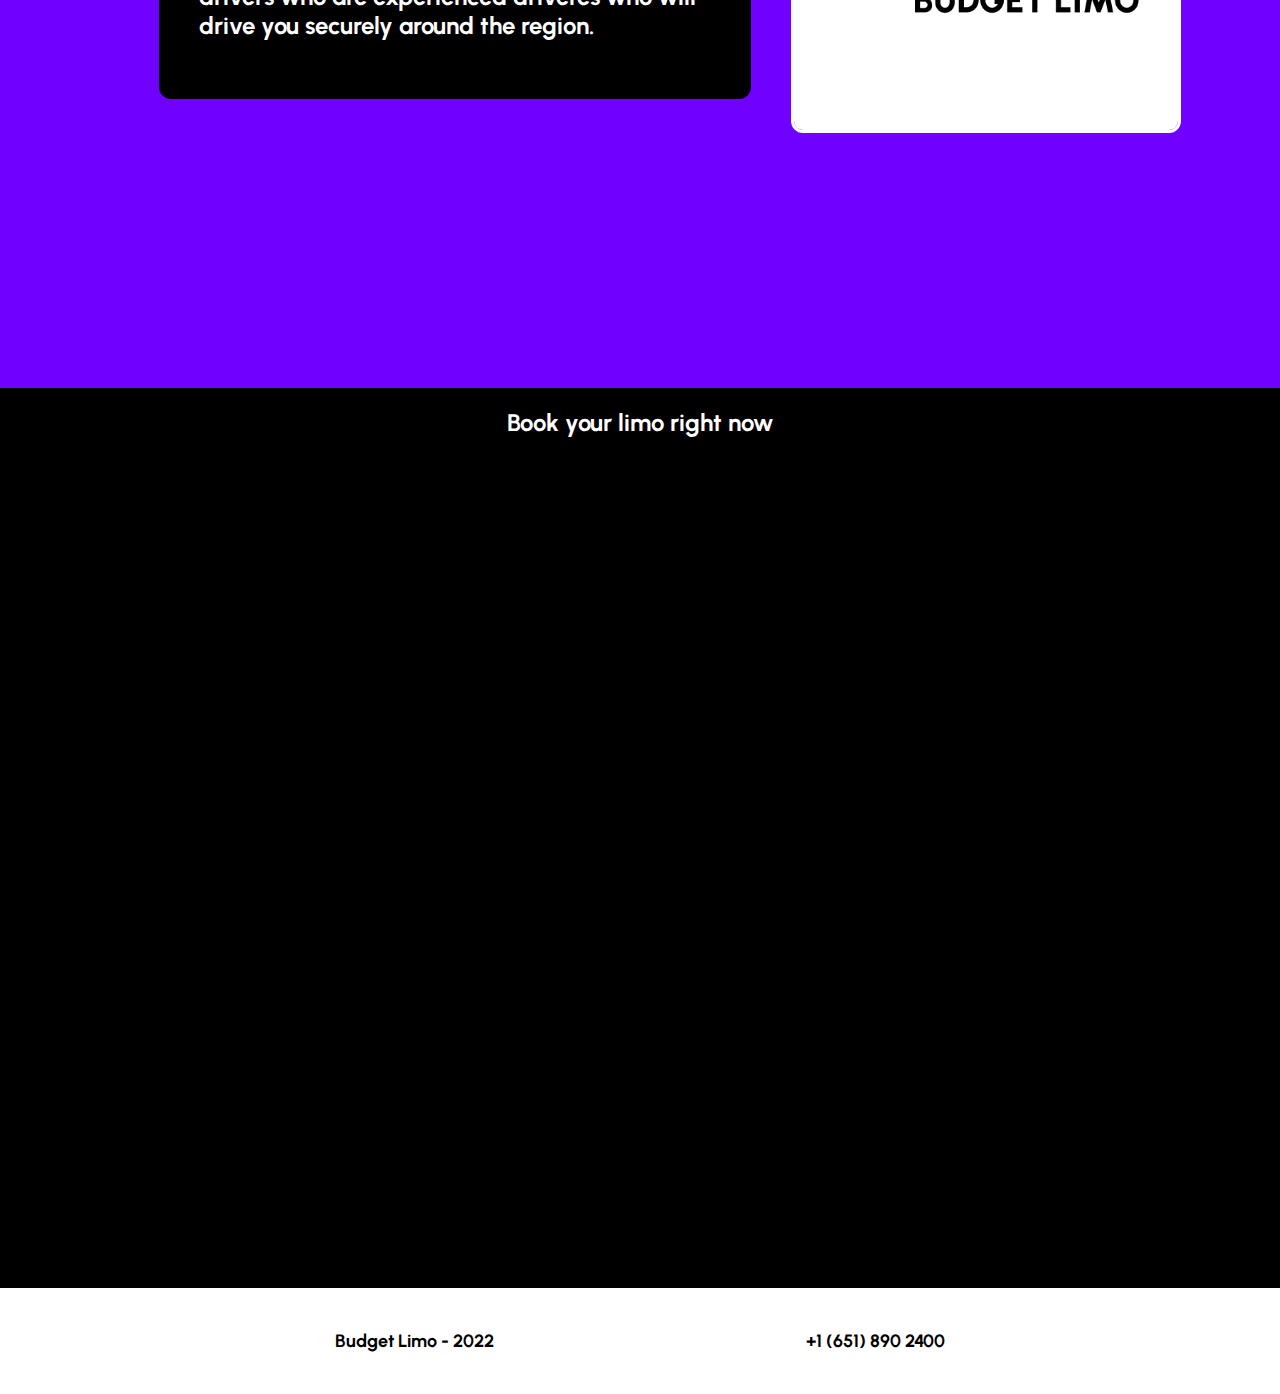
==== commit 257cef3b: "logo" ====
--- a/index.html
+++ b/index.html
@@ -10,6 +10,7 @@
     <title>Budget Limo - Offering affordable limo services in the twin cities area</title>
     <link rel="stylesheet" href="https://cdnjs.cloudflare.com/ajax/libs/font-awesome/4.7.0/css/font-awesome.min.css">
     <link rel="stylesheet" href="style.css">
+    <link rel="icon" type="image/x-icon" href="logo.ico">
 </head>
 <body>
     <nav>
--- a/style.css
+++ b/style.css
@@ -128,7 +128,7 @@
 }
 
 .secondarybtn{
-    margin-left: 10px;
+    margin-left: 20px;
 }
 
 button{
@@ -202,9 +202,11 @@
 }
 
 .heroheading h1{
-    font-size: 42px;
-}
-
+    font-size: 2em;
+}
+.heroheading h2{
+    font-size: 1.2em;
+}
 .oppheading{
     display: flex;
     flex-direction: column;
@@ -244,7 +246,7 @@
 }
 
 .oppheading h1{
-    font-size: 42px;
+    font-size: 2em;
 }
 
 .about .oppheading .btn{
@@ -369,7 +371,7 @@
 /* [][][][][][][][][][][][][][][][][][][][][][][][][][][][][][] */
 /* [][][][][][][][][][][][][][][][][][][][][][][][][][][][][][] */
 
-@media only screen and (max-width: 900px){
+@media only screen and (max-width: 1010px){
 
     .oppimg{
         max-width: 85vw;
@@ -575,6 +577,9 @@
         padding: 2px;
         font-weight: bold;
     }
+    .btn:hover{
+        background-color: red;
+    }
     
     .sbtn{
         text-decoration: none;
@@ -586,6 +591,10 @@
         justify-content: center;
         padding: 2px;
         font-weight: bold;
+    }
+
+    .sbtn:hover{
+        background-color: rgb(215, 215, 215);
     }
     
     .btnset{
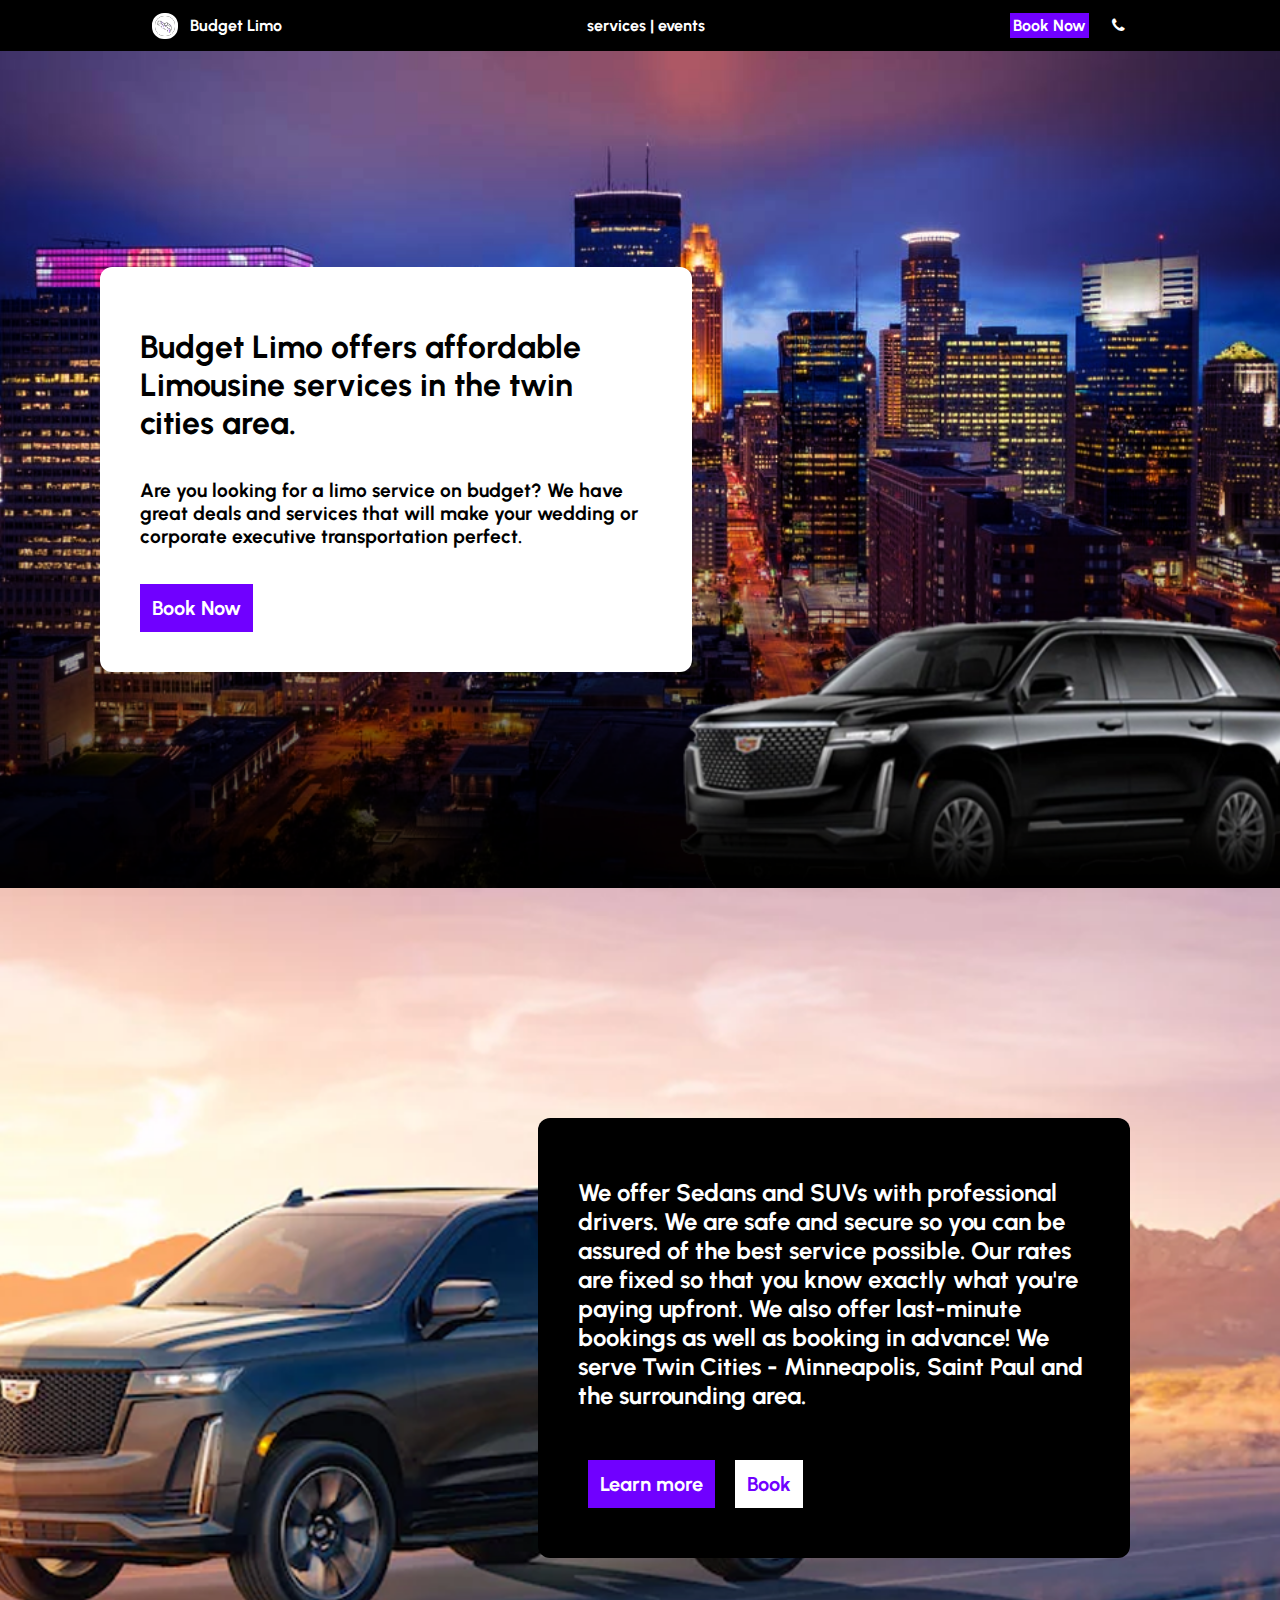
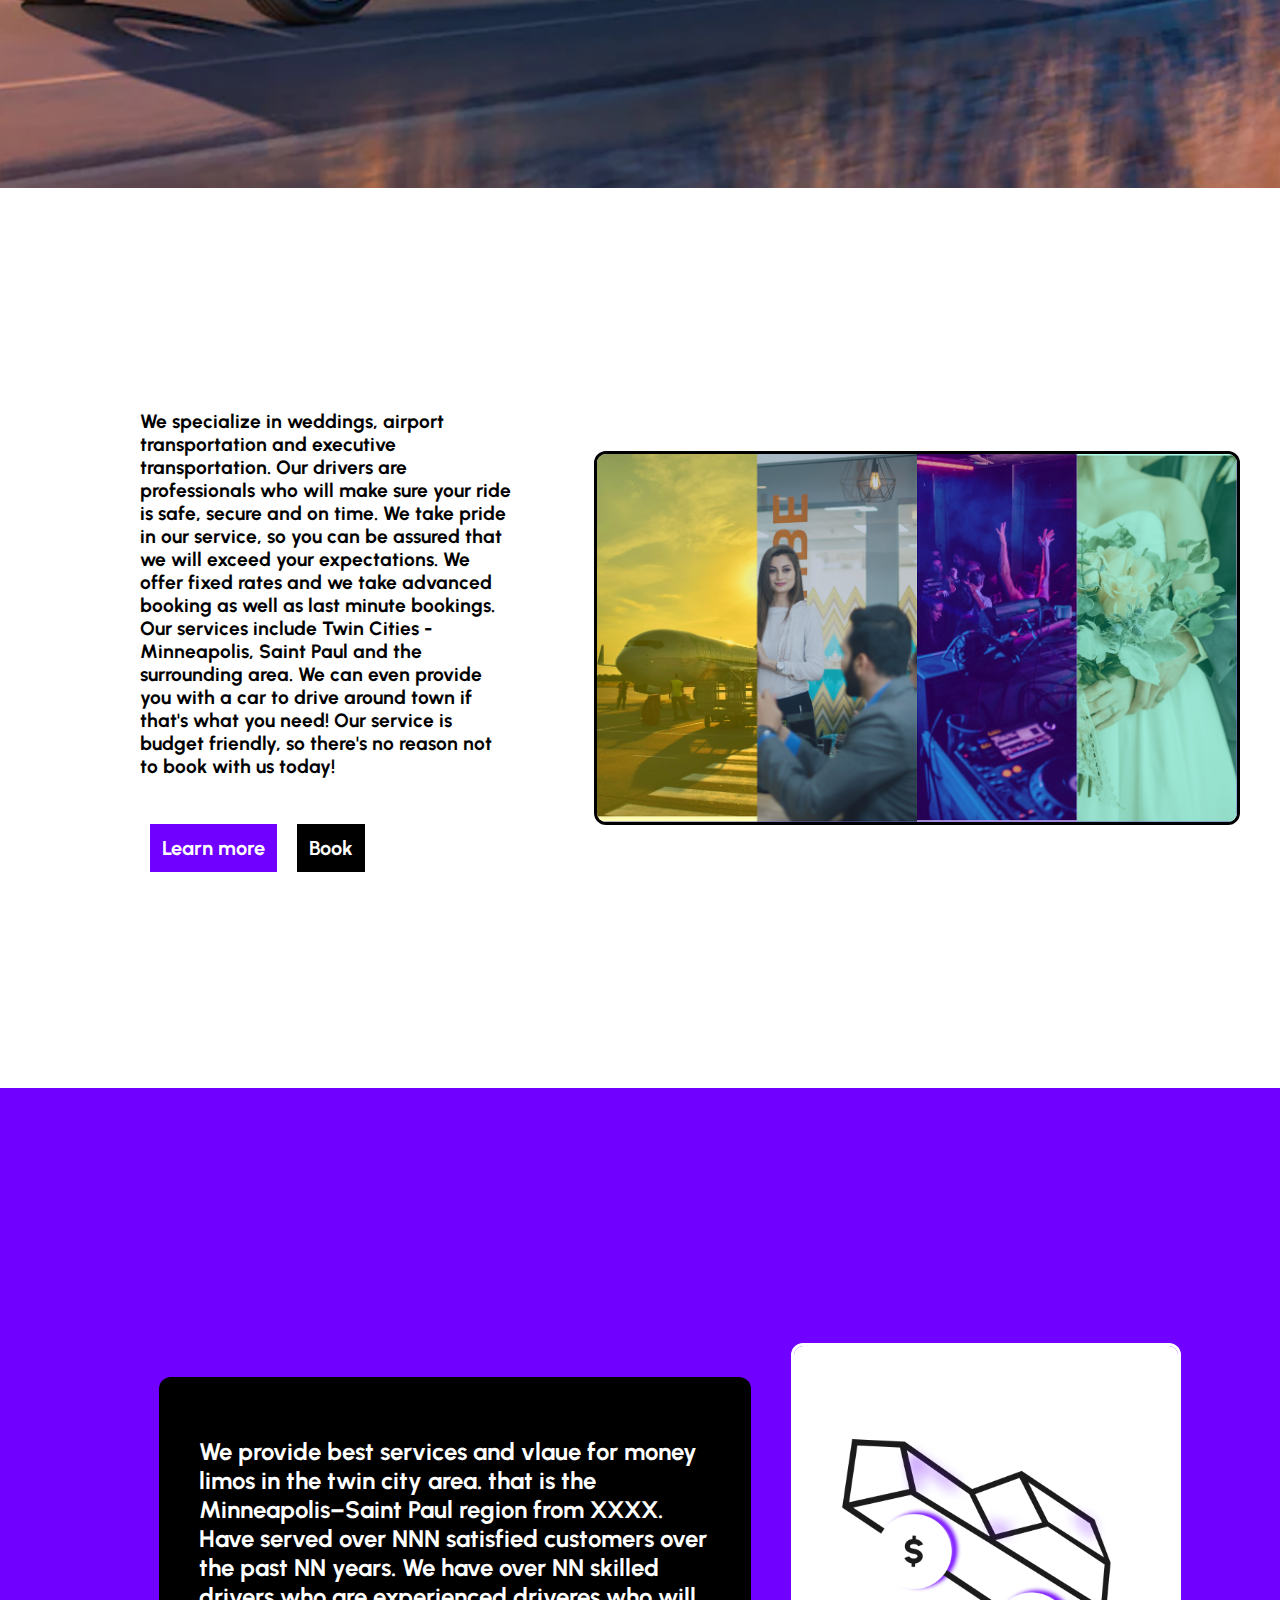
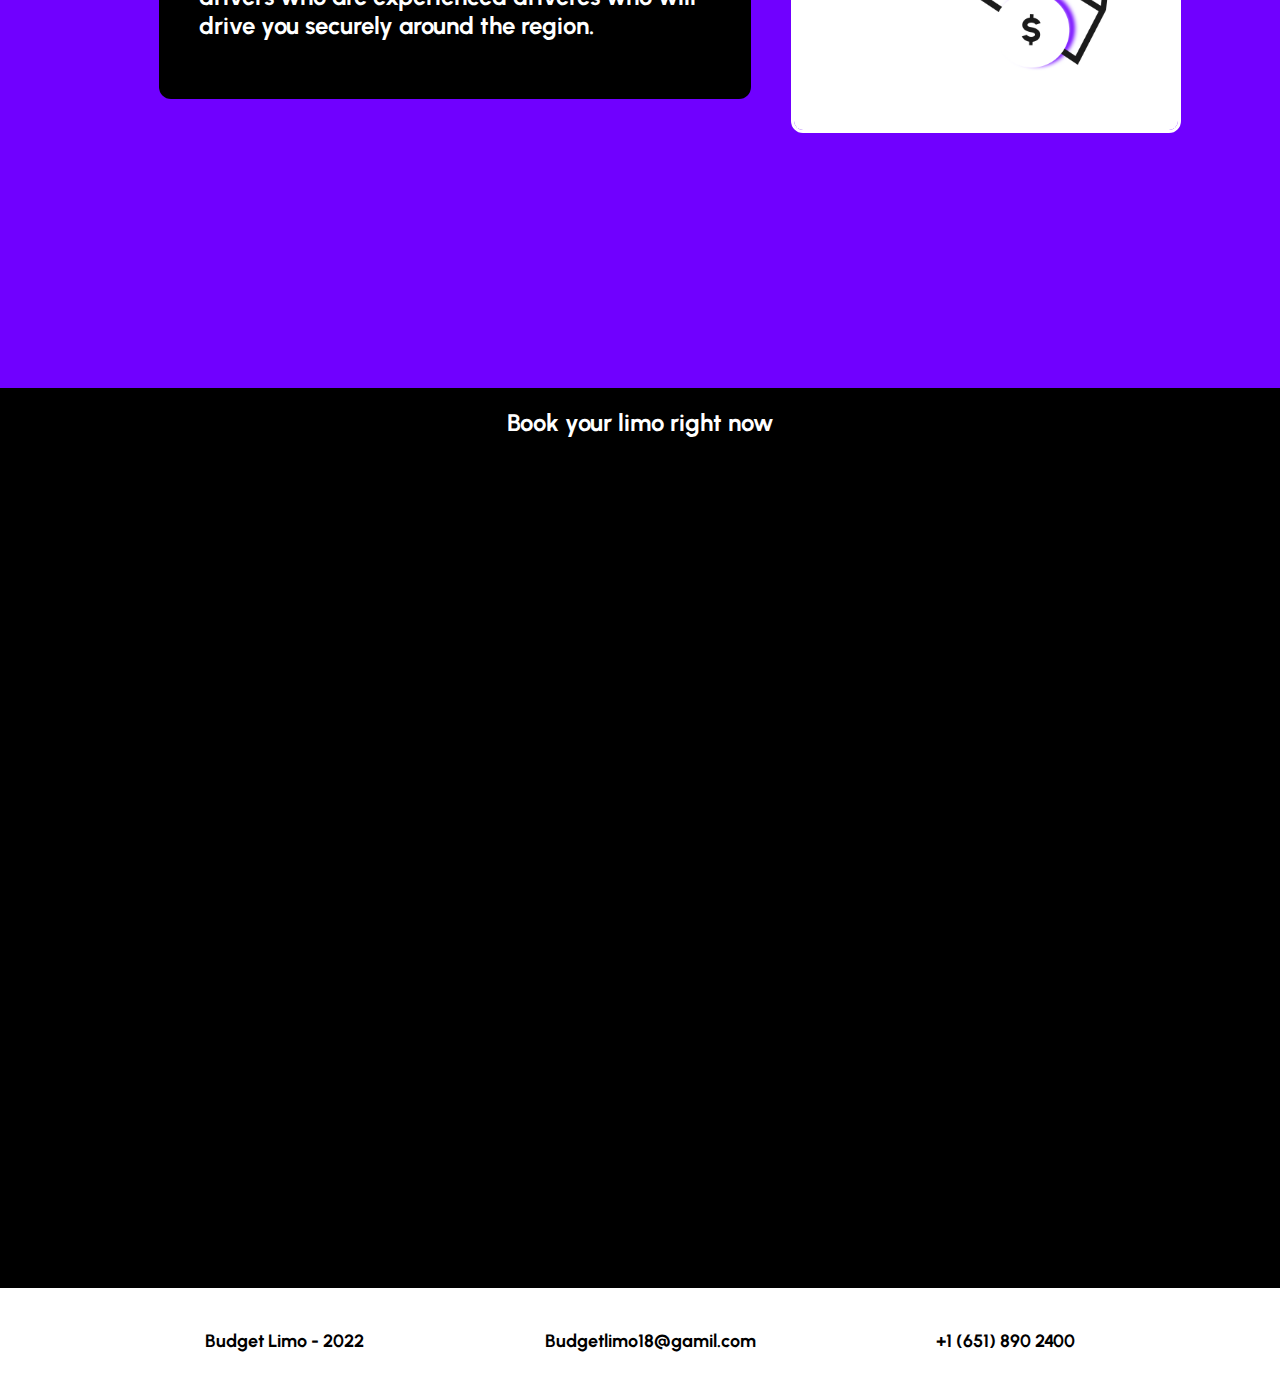
==== commit 14526fe1: "logo in navbar" ====
--- a/index.html
+++ b/index.html
@@ -14,7 +14,7 @@
 </head>
 <body>
     <nav>
-        <a href="./"><p>Budget Limo</p></a>
+        <a style="display: flex; justify-content: center; align-items: center; "href="./"><img src="./logo.png" alt="" height="20px" width="20px" style="margin-right: 12px;"><p>Budget Limo</p></a>
         <div class="pcnav">
             <!-- <a href="./about.html">about</a> |  -->
             <a href="./services.html">services</a> | <a href="./events.html">events</a>
@@ -32,6 +32,7 @@
     <section class="hero">
             
             <div class="heroheading">
+                <!-- <img src="./logo.png" alt="" height="200px" width="200px" style="border: none; margin-left: 55px;"> -->
                 <h1>Budget Limo offers affordable Limousine services in the twin cities area.</h1>
                 <h2>Are you looking for a limo service on budget? We have great deals and services that will make your wedding or corporate executive transportation perfect.</h2>
                 <a href="#booknow"><div class="btn">Book Now</div></a>
@@ -79,7 +80,7 @@
             <!-- <a href="./about.html"><div class="btn">Learn more about us</div></a> -->
             </div>
         </div>
-        <img src="hero image4.png" alt="" class="oppimg logo">
+        <img src="logo.png" alt="" class="oppimg logo">
     </section>
     <section class="contact" id="booknow">
         <h2>Book your limo right now</h2>
@@ -107,7 +108,7 @@
     <footer>
         
         <p>Budget Limo - 2022</p>
-        
+        <p>Budgetlimo18@gamil.com</p>
         
         <div>
             <p>
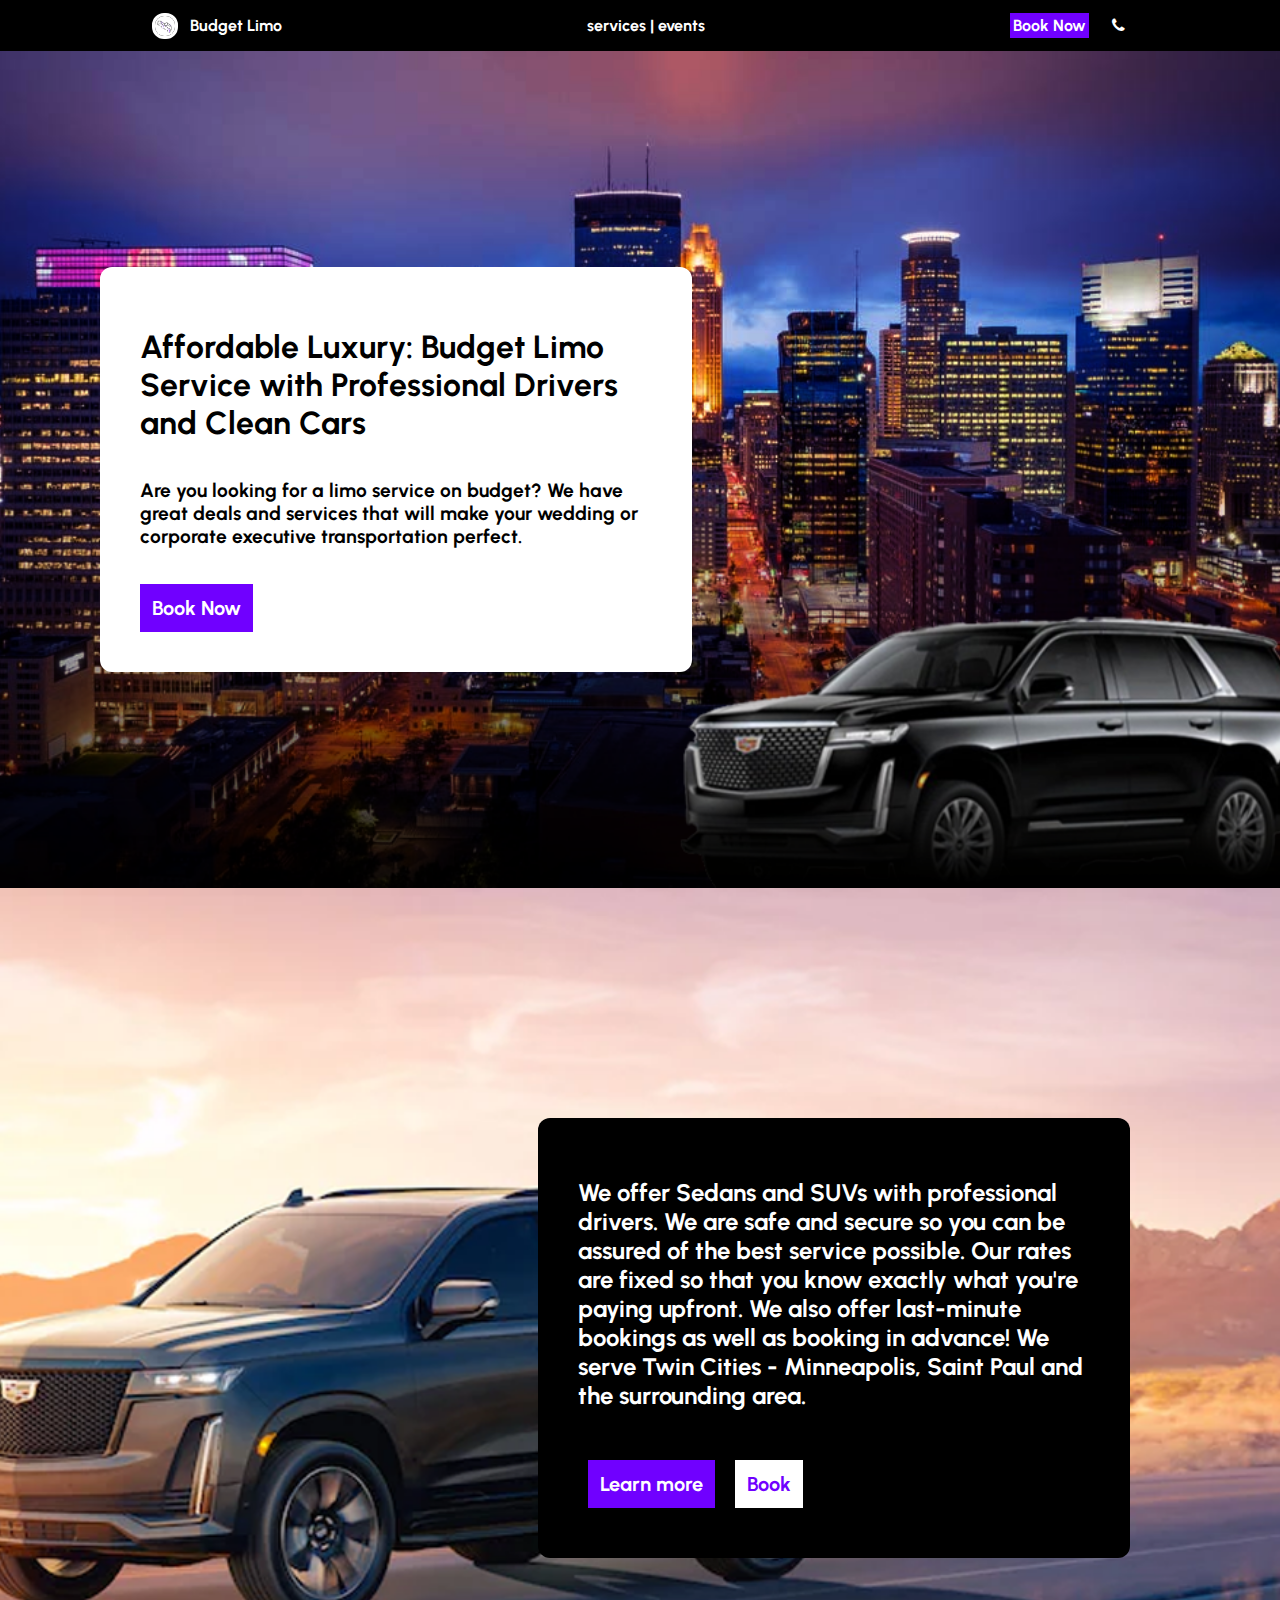
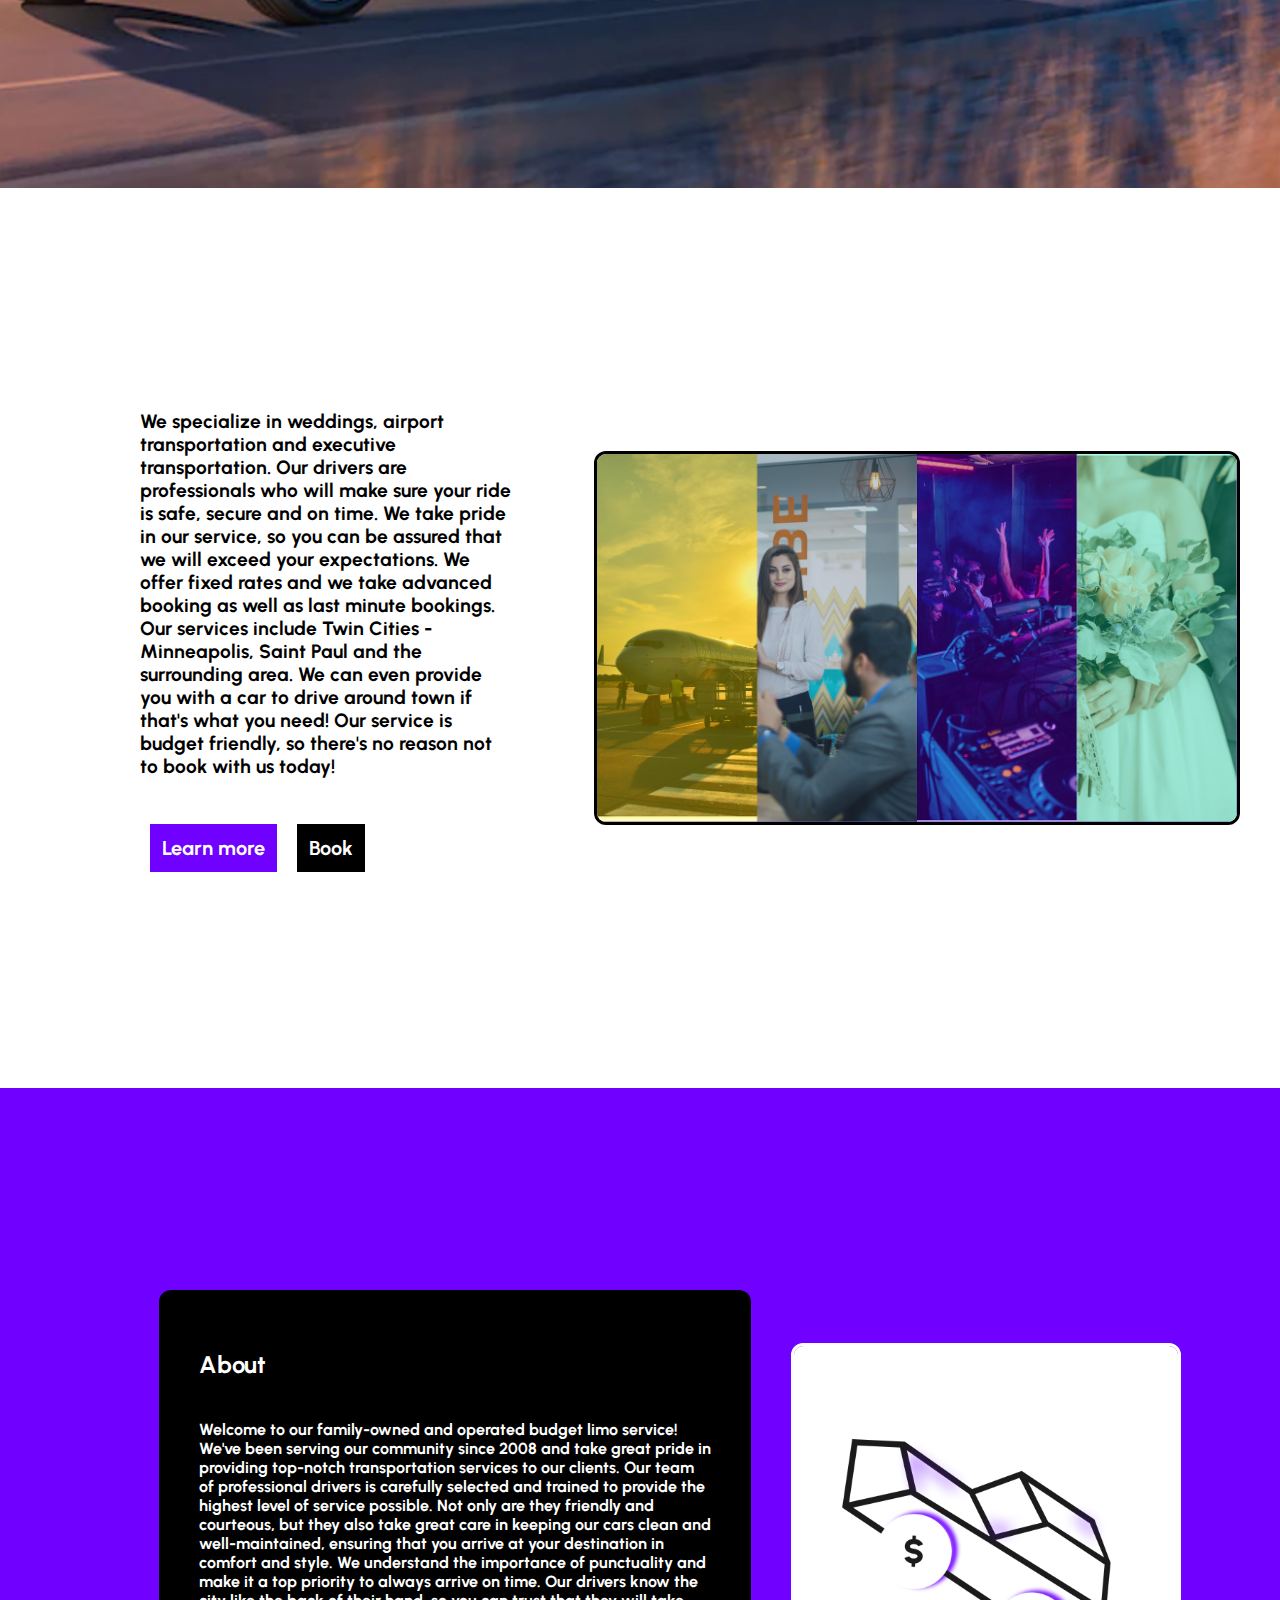
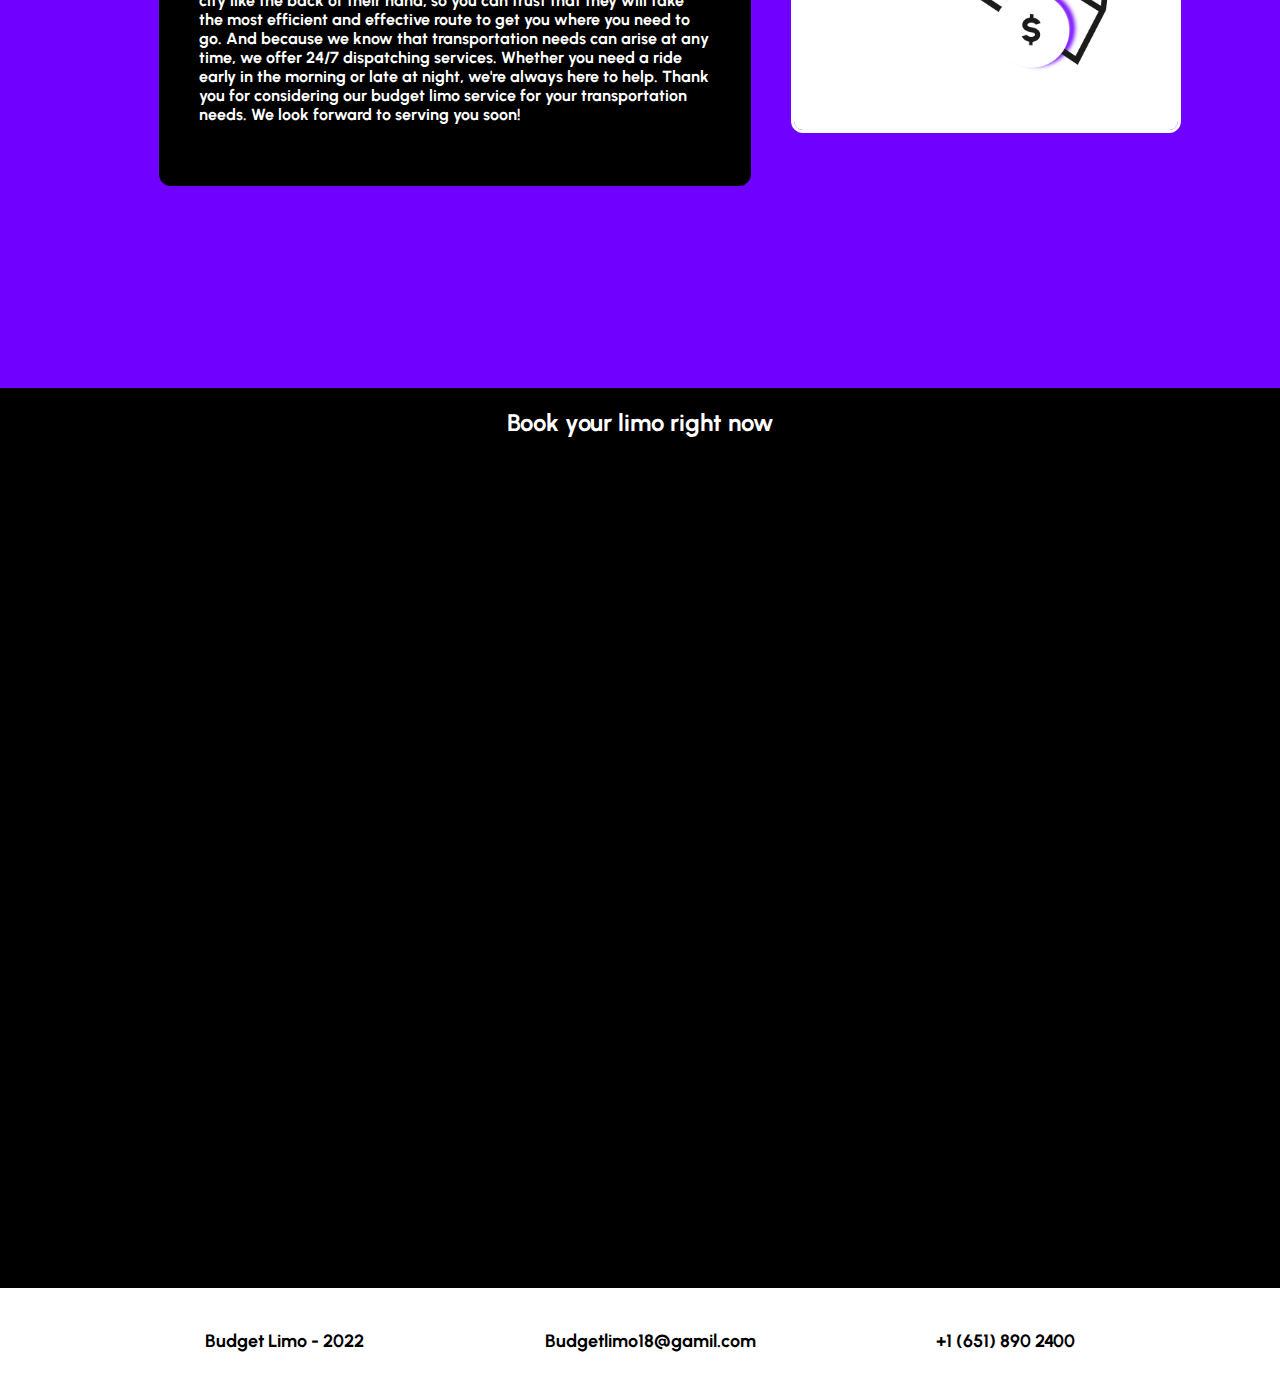
==== commit 83e62f75: "about" ====
--- a/index.html
+++ b/index.html
@@ -33,7 +33,7 @@
             
             <div class="heroheading">
                 <!-- <img src="./logo.png" alt="" height="200px" width="200px" style="border: none; margin-left: 55px;"> -->
-                <h1>Budget Limo offers affordable Limousine services in the twin cities area.</h1>
+                <h1>Affordable Luxury: Budget Limo Service with Professional Drivers and Clean Cars</h1>
                 <h2>Are you looking for a limo service on budget? We have great deals and services that will make your wedding or corporate executive transportation perfect.</h2>
                 <a href="#booknow"><div class="btn">Book Now</div></a>
             </div>
@@ -71,11 +71,16 @@
     </section>
     <section class="about">
         <div class="oppheading">
-            <h2>We provide best services and vlaue for money limos in the twin city area.
-                that is the Minneapolis–Saint Paul region from XXXX.
-                Have served over NNN satisfied customers over the past NN years.
-                We have over NN skilled drivers who are experienced driveres who will drive you securely around the region. 
-            </h2>
+            <h2>About</h2>
+            <h4>Welcome to our family-owned and operated budget limo service! We've been serving our community since 2008 and take great pride in providing top-notch transportation services to our clients.
+
+    Our team of professional drivers is carefully selected and trained to provide the highest level of service possible. Not only are they friendly and courteous, but they also take great care in keeping our cars clean and well-maintained, ensuring that you arrive at your destination in comfort and style.
+    
+    We understand the importance of punctuality and make it a top priority to always arrive on time. Our drivers know the city like the back of their hand, so you can trust that they will take the most efficient and effective route to get you where you need to go.
+    
+    And because we know that transportation needs can arise at any time, we offer 24/7 dispatching services. Whether you need a ride early in the morning or late at night, we're always here to help.
+    
+    Thank you for considering our budget limo service for your transportation needs. We look forward to serving you soon!</h4>
             <div class="btnset">
             <!-- <a href="./about.html"><div class="btn">Learn more about us</div></a> -->
             </div>
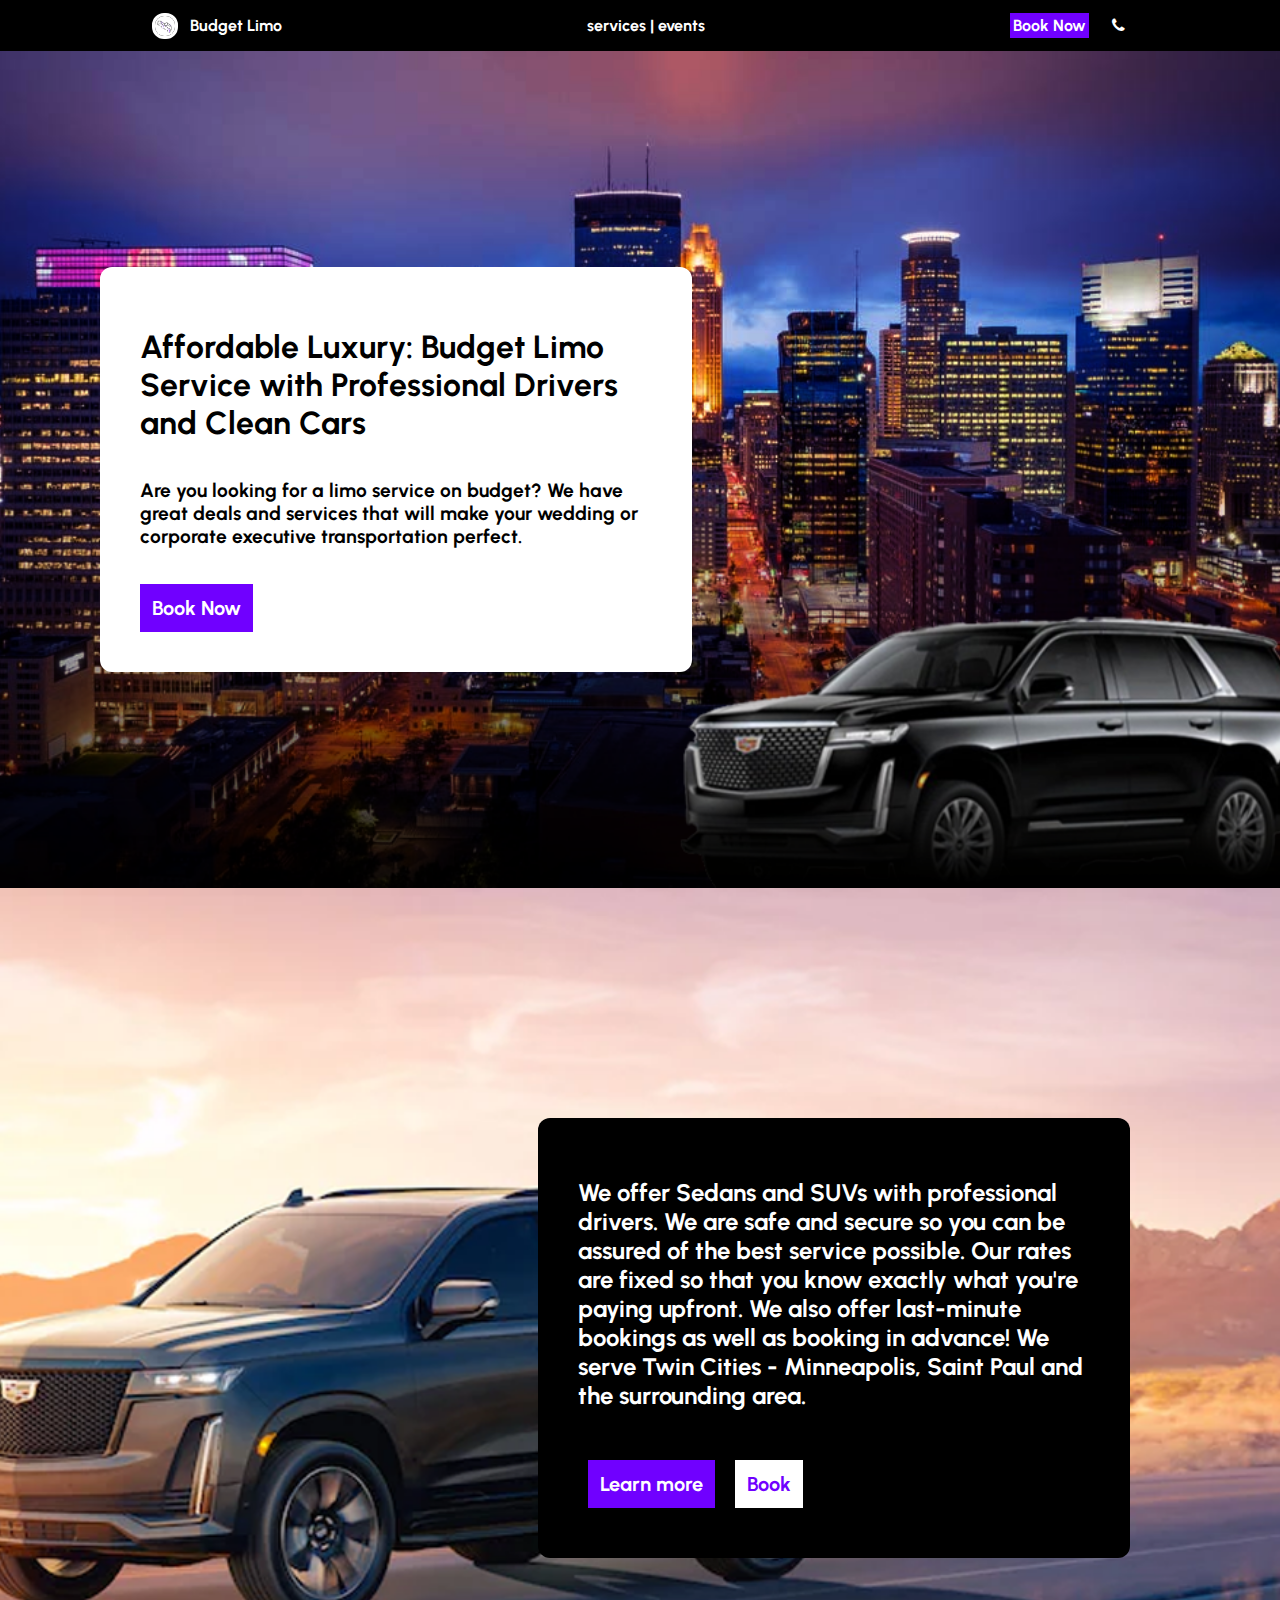
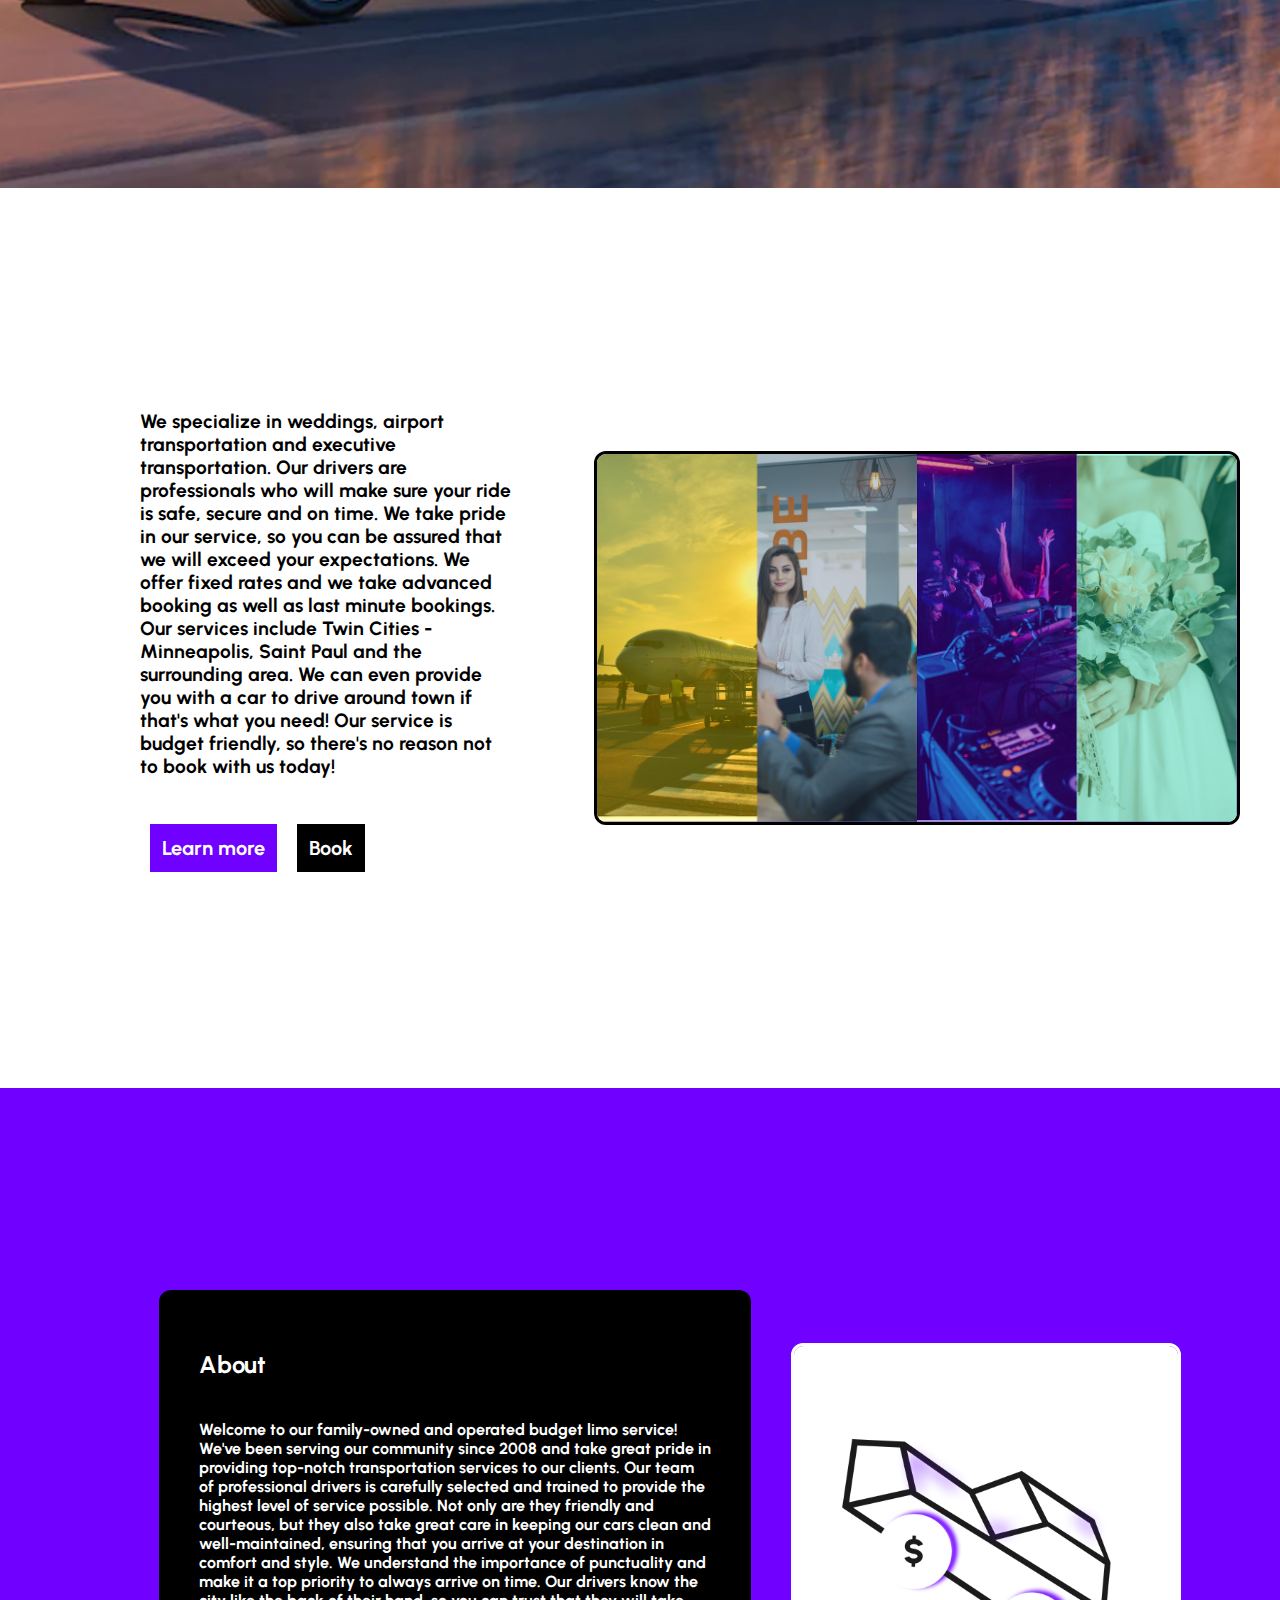
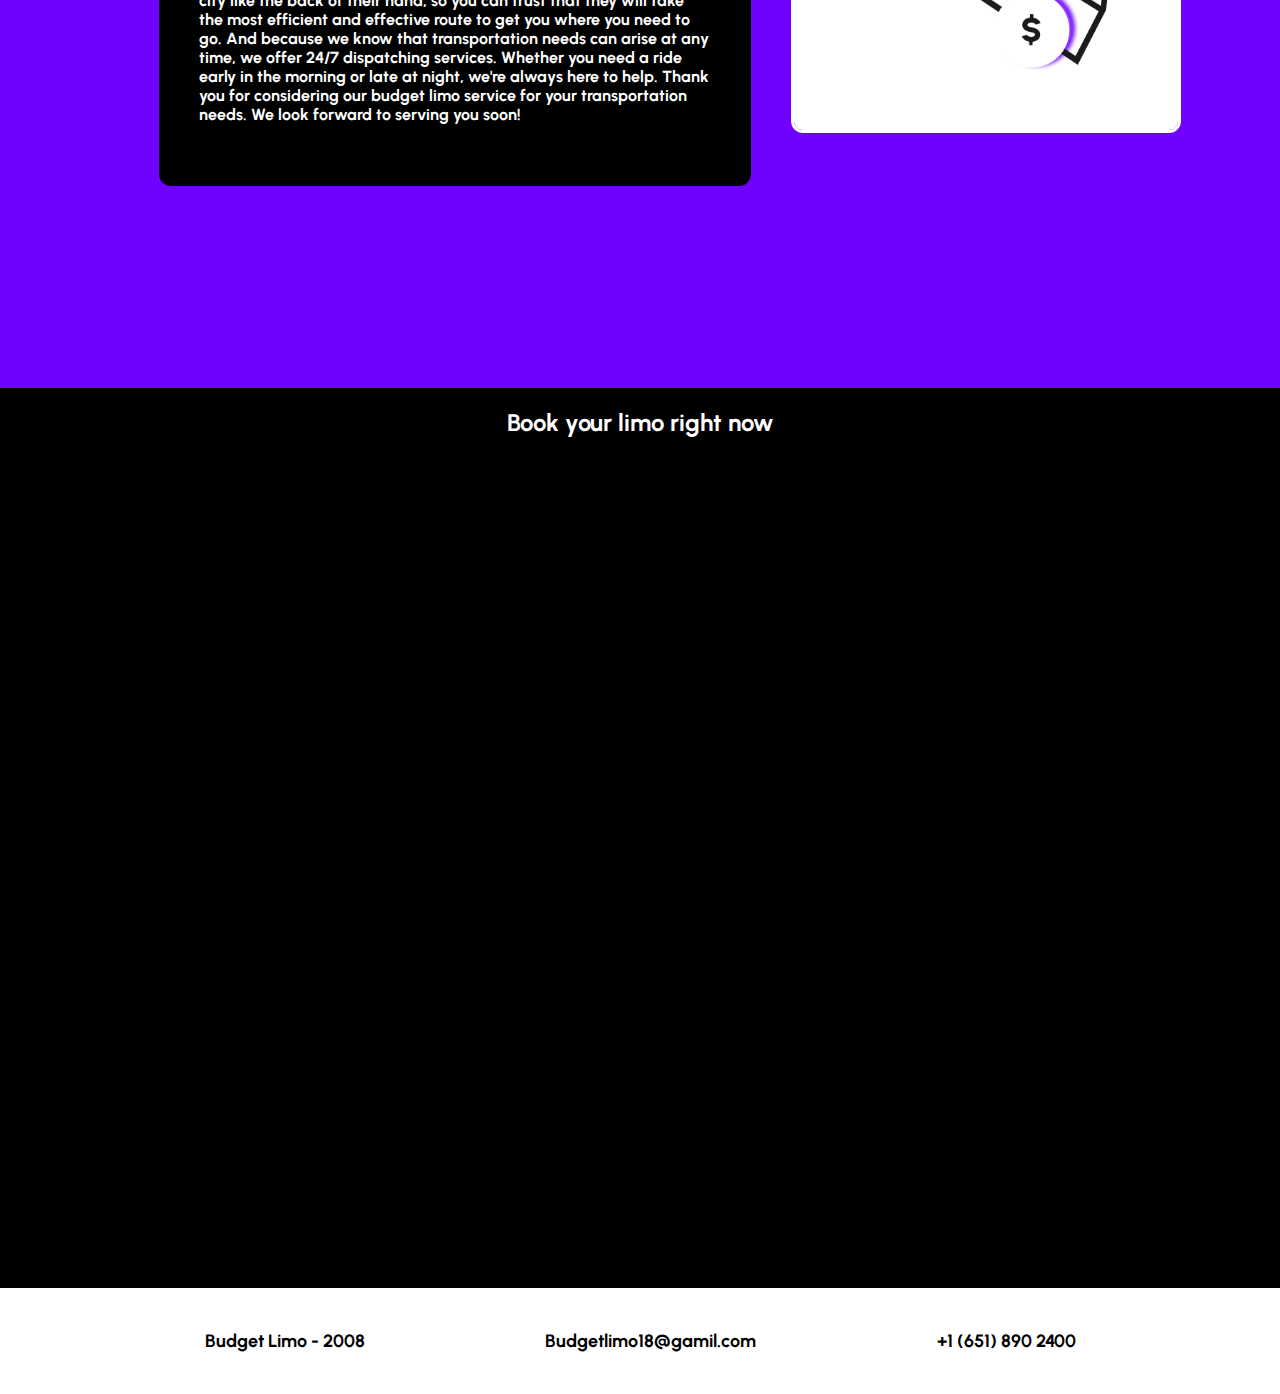
==== commit 3fbb17e0: "changes" ====
--- a/index.html
+++ b/index.html
@@ -89,8 +89,8 @@
     </section>
     <section class="contact" id="booknow">
         <h2>Book your limo right now</h2>
-        <iframe class="mobframe" src="https://docs.google.com/forms/d/e/1FAIpQLScj3hWRZS3a1PpxIGiUTVuFeUYfPbkHRfvylzJRxCeZsIKD9g/viewform?embedded=true" width="420" height="1660" frameborder="0" marginheight="0" marginwidth="0">Loading…</iframe>
-        <iframe class="pcframe" src="https://docs.google.com/forms/d/e/1FAIpQLScj3hWRZS3a1PpxIGiUTVuFeUYfPbkHRfvylzJRxCeZsIKD9g/viewform?embedded=true" width="700" height="1660" frameborder="0" marginheight="0" marginwidth="0">Loading…</iframe>
+        <iframe class="mobframe" src="https://docs.google.com/forms/d/e/1FAIpQLScTP-P-5Q61Lqylb6TcNgnRwRKRasdO7ct7MjLYbtg6UEwUrQ/viewform?embedded=true" width="420" height="1660" frameborder="0" marginheight="0" marginwidth="0">Loading…</iframe>
+        <iframe class="pcframe"  src="https://docs.google.com/forms/d/e/1FAIpQLScTP-P-5Q61Lqylb6TcNgnRwRKRasdO7ct7MjLYbtg6UEwUrQ/viewform?embedded=true" width="700" height="1660" frameborder="0" marginheight="0" marginwidth="0">Loading…</iframe>
         <br><br>
         <!-- <div class="customform">
             
@@ -112,7 +112,7 @@
     </section>
     <footer>
         
-        <p>Budget Limo - 2022</p>
+        <p>Budget Limo - 2008</p>
         <p>Budgetlimo18@gamil.com</p>
         
         <div>
@@ -133,7 +133,7 @@
             pa=document.getElementById("PICKADD").value;
             daa=document.getElementById("DROPADD").value;
             console.log(name+"\n"+ph+"\n"+da+"\n"+ti+"\n"+pa+"\n"+da+"\n");
-            window.open("https://docs.google.com/forms/d/e/1FAIpQLScj3hWRZS3a1PpxIGiUTVuFeUYfPbkHRfvylzJRxCeZsIKD9g/viewform?usp=pp_url&entry.484229232="+name+"&entry.1828840875="+ph+"&entry.2139310672="+da+"&entry.1267044698="+ti+"&entry.1927957886="+pa+"&entry.176365857="+daa,'_blank');
+            window.open("https://docs.google.com/forms/d/e/1FAIpQLScTP-P-5Q61Lqylb6TcNgnRwRKRasdO7ct7MjLYbtg6UEwUrQ/viewform?usp=pp_url&entry.484229232="+name+"&entry.1828840875="+ph+"&entry.2139310672="+da+"&entry.1267044698="+ti+"&entry.1927957886="+pa+"&entry.176365857="+daa,'_blank');
         }
         
     
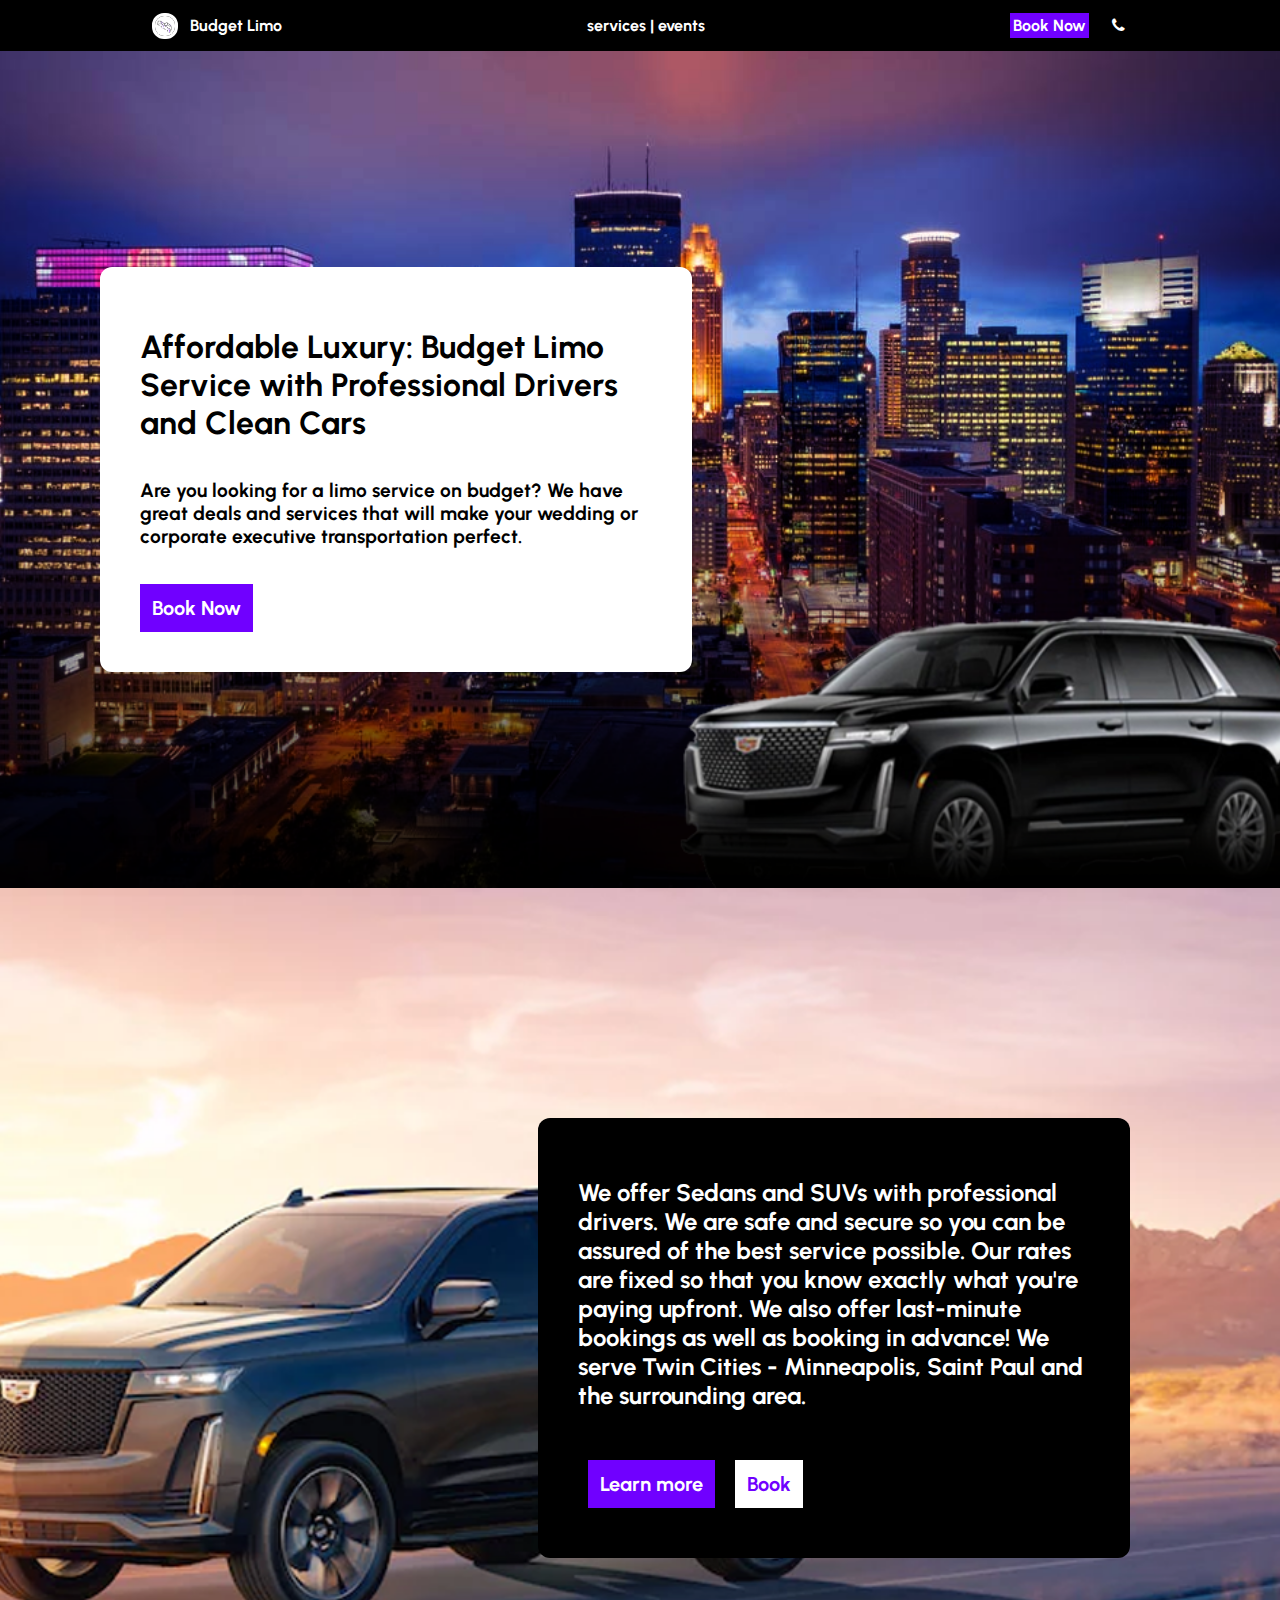
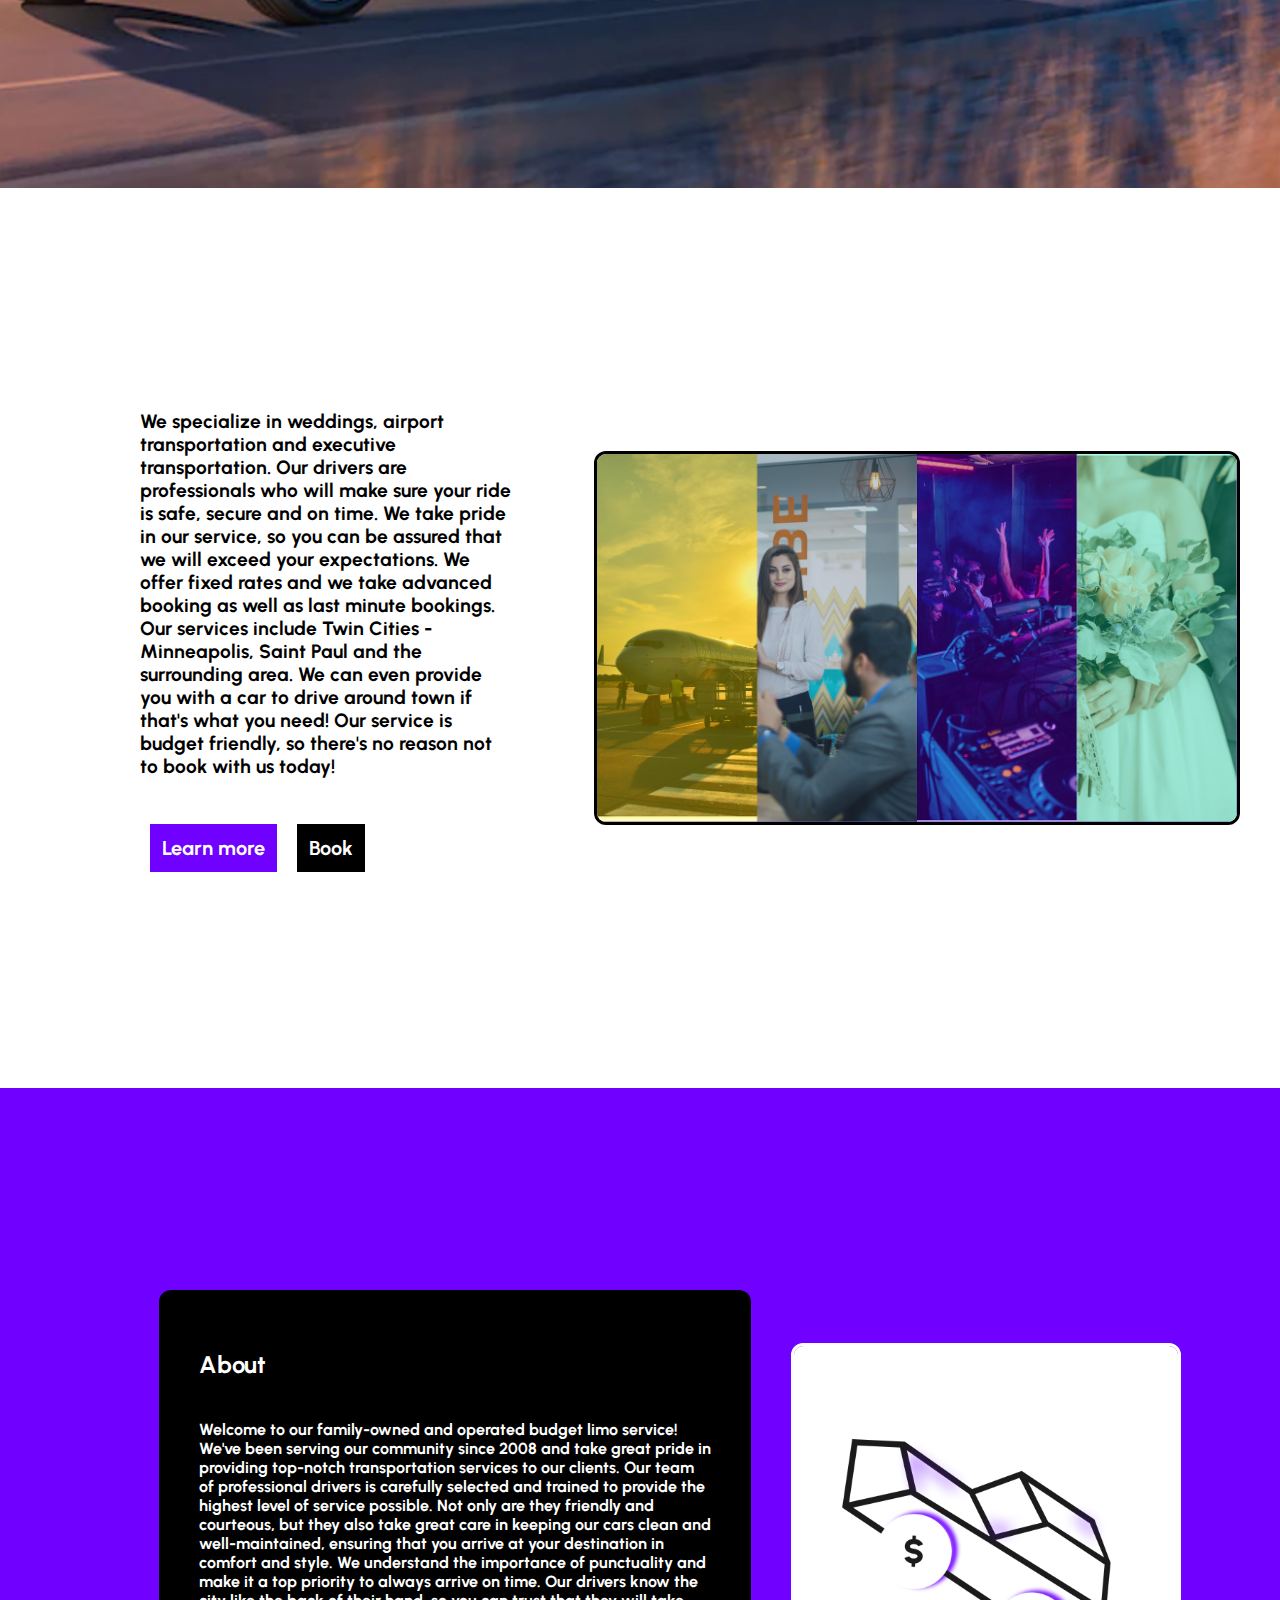
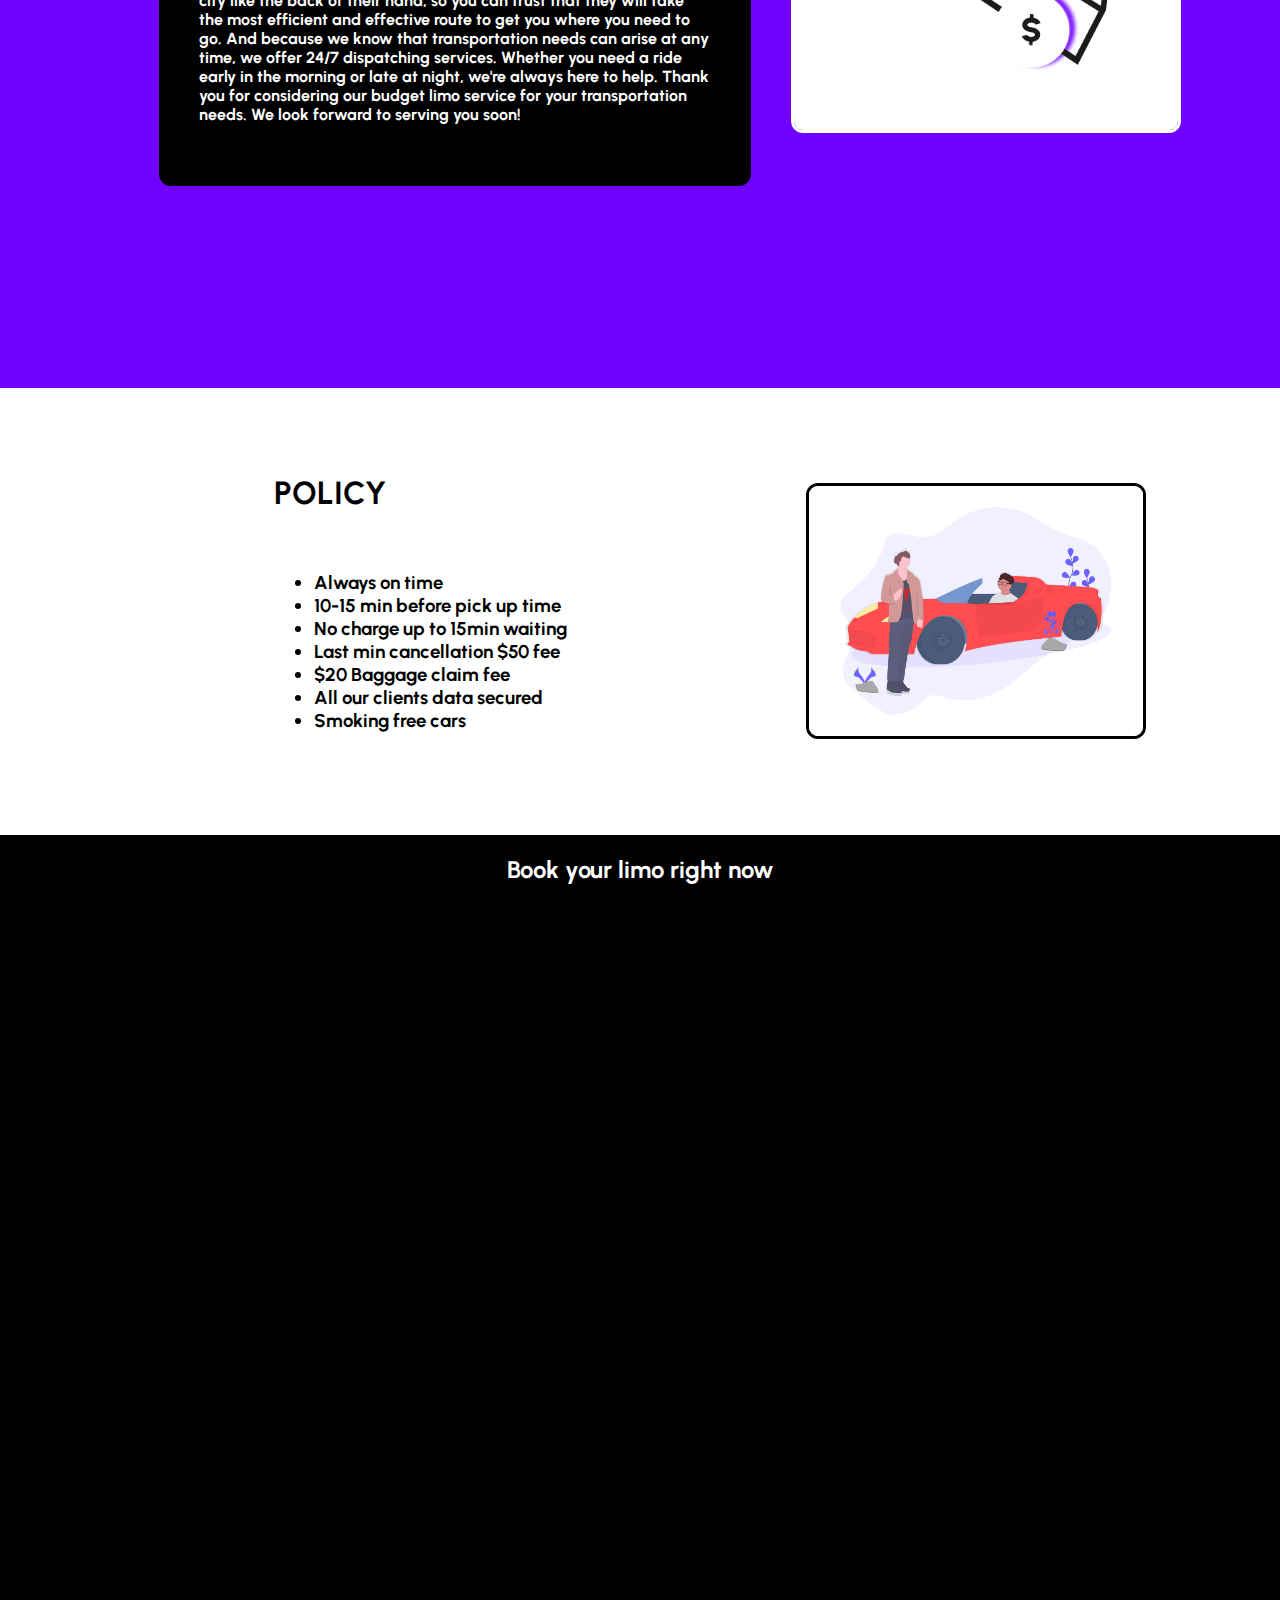
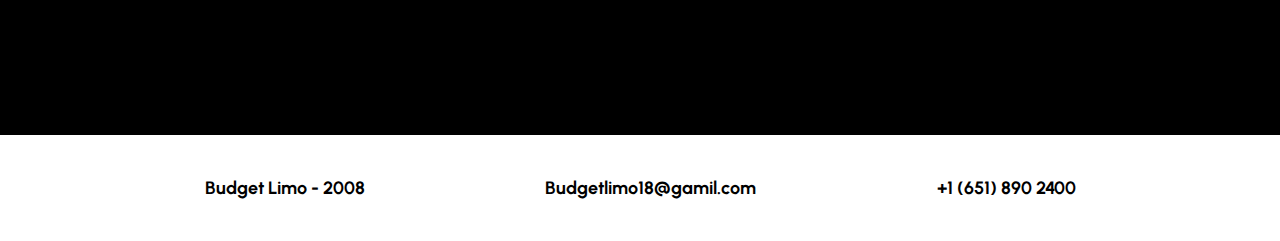
==== commit 0092d03c: "policy" ====
--- a/index.html
+++ b/index.html
@@ -87,6 +87,25 @@
         </div>
         <img src="logo.png" alt="" class="oppimg logo">
     </section>
+    <section class="policy" style="display: flex; padding: 25px; align-items: center; justify-content: center;">
+        <div class="heroheading">
+            <h1>POLICY</h1>
+            <h3>
+                <ul>
+                    <li>Always on time</li>
+                    <li>10-15 min before pick up time</li>
+                    <li>No charge up to 15min waiting </li>
+                    <li>Last min cancellation $50 fee</li>
+                    <li>$20 Baggage claim fee</li>
+                    <li>All our clients data secured</li>
+                    <li>Smoking free cars</li>
+                </ul>
+                
+            </h3>
+            
+        </div>
+        <img src="./undraw_electric_car_b7hl.png" alt="" height="250">
+    </section>
     <section class="contact" id="booknow">
         <h2>Book your limo right now</h2>
         <iframe class="mobframe" src="https://docs.google.com/forms/d/e/1FAIpQLScTP-P-5Q61Lqylb6TcNgnRwRKRasdO7ct7MjLYbtg6UEwUrQ/viewform?embedded=true" width="420" height="1660" frameborder="0" marginheight="0" marginwidth="0">Loading…</iframe>
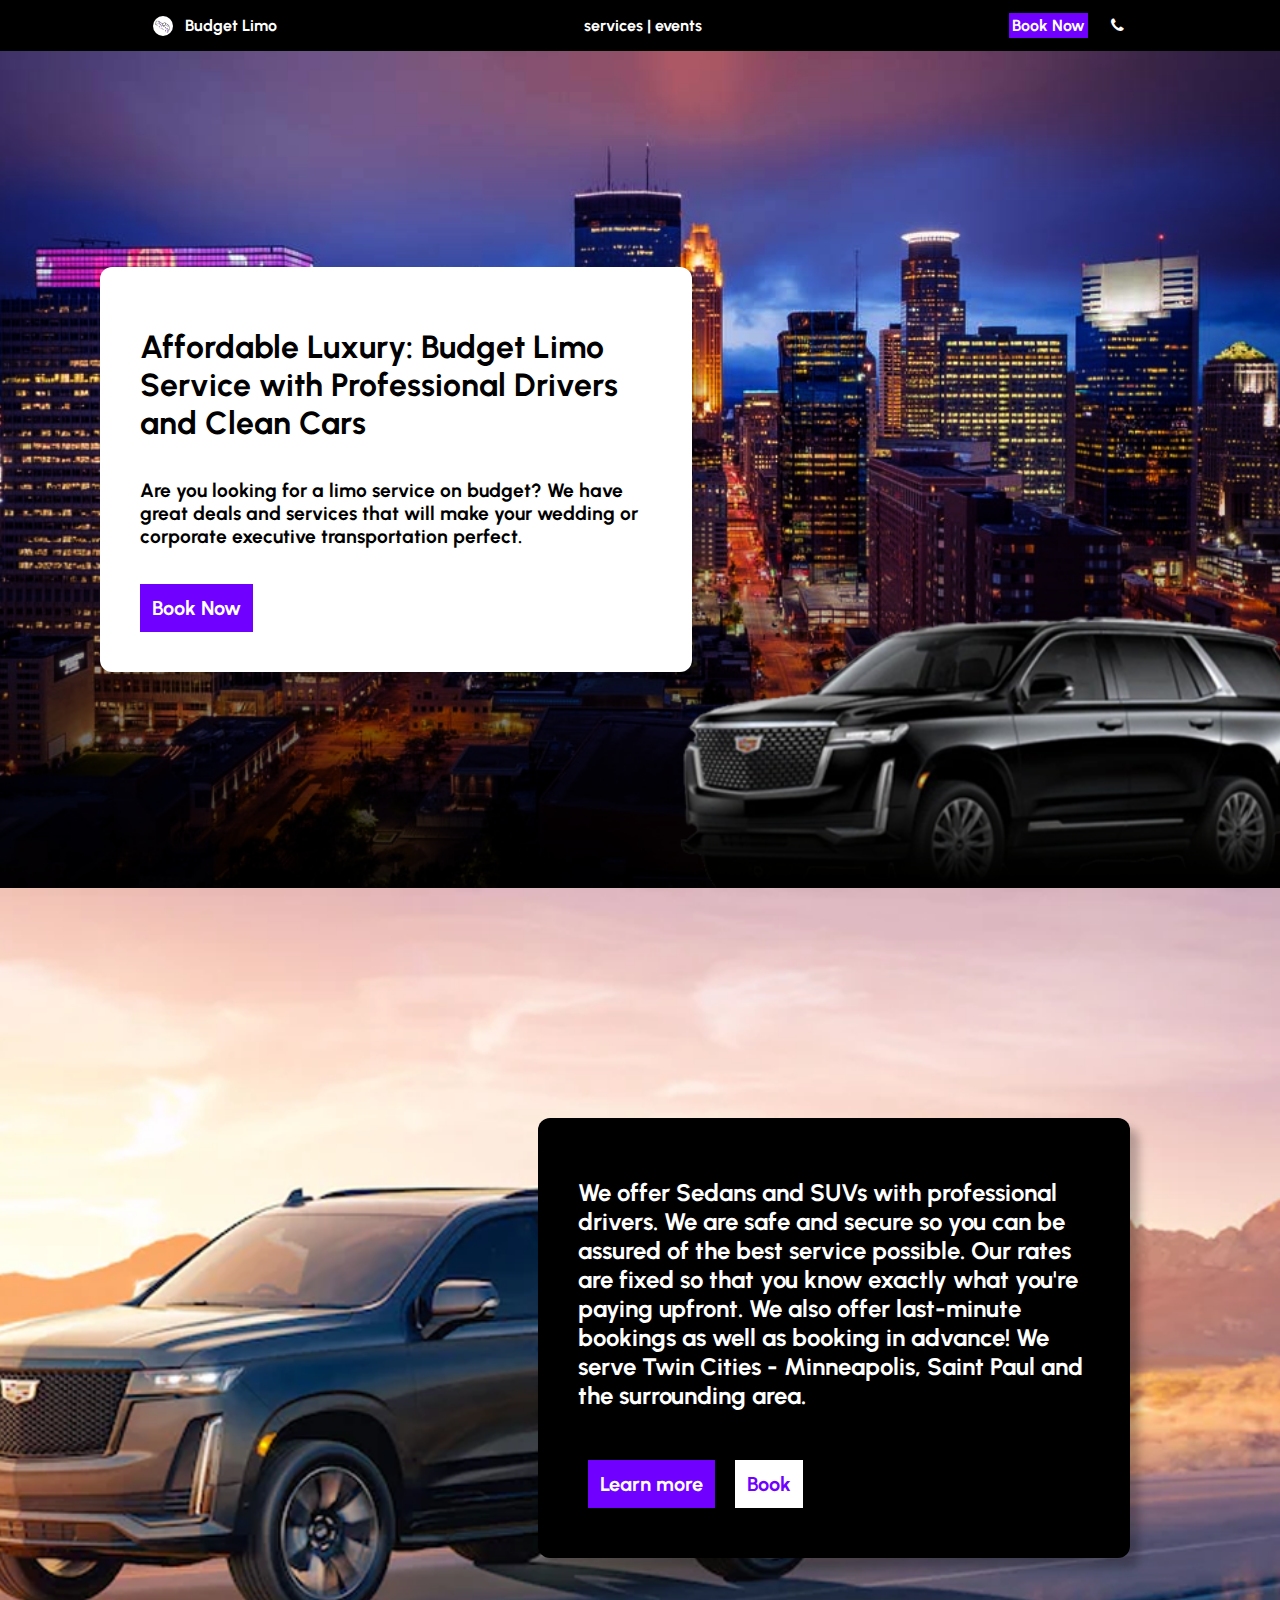
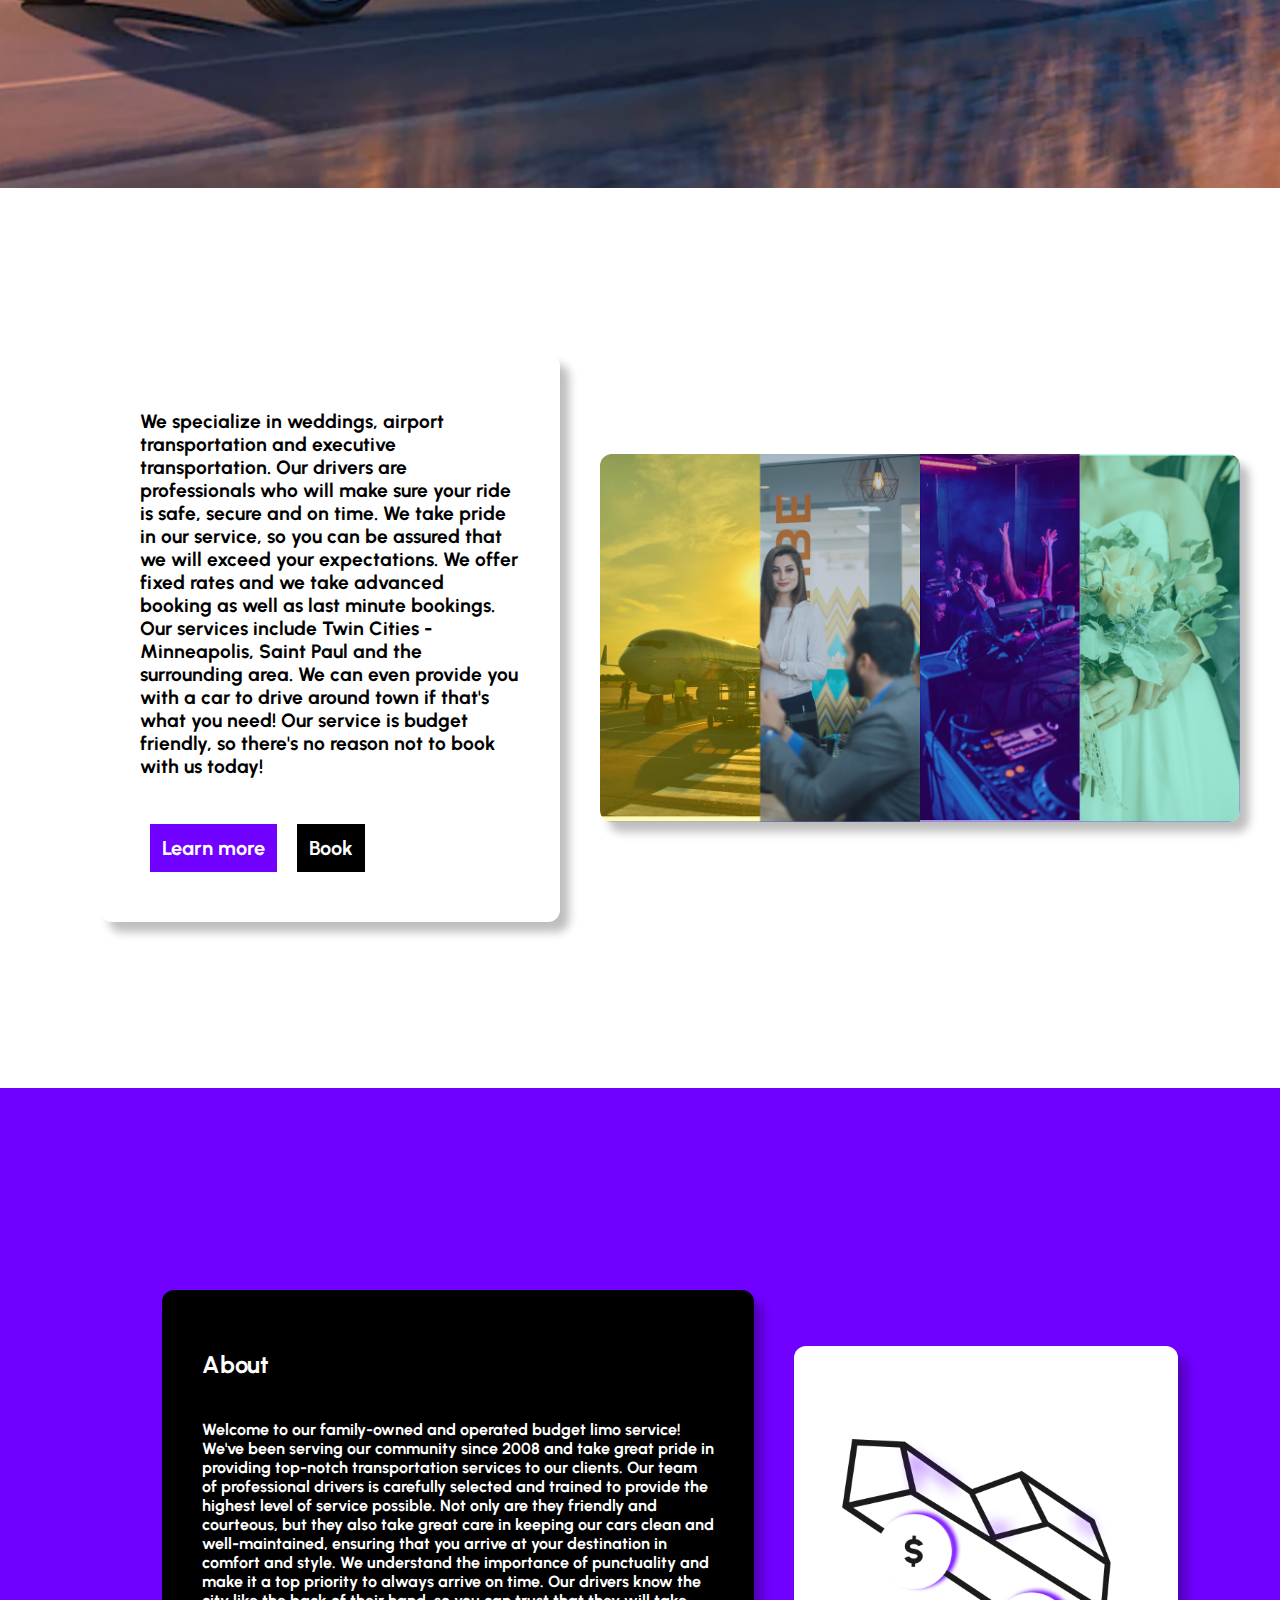
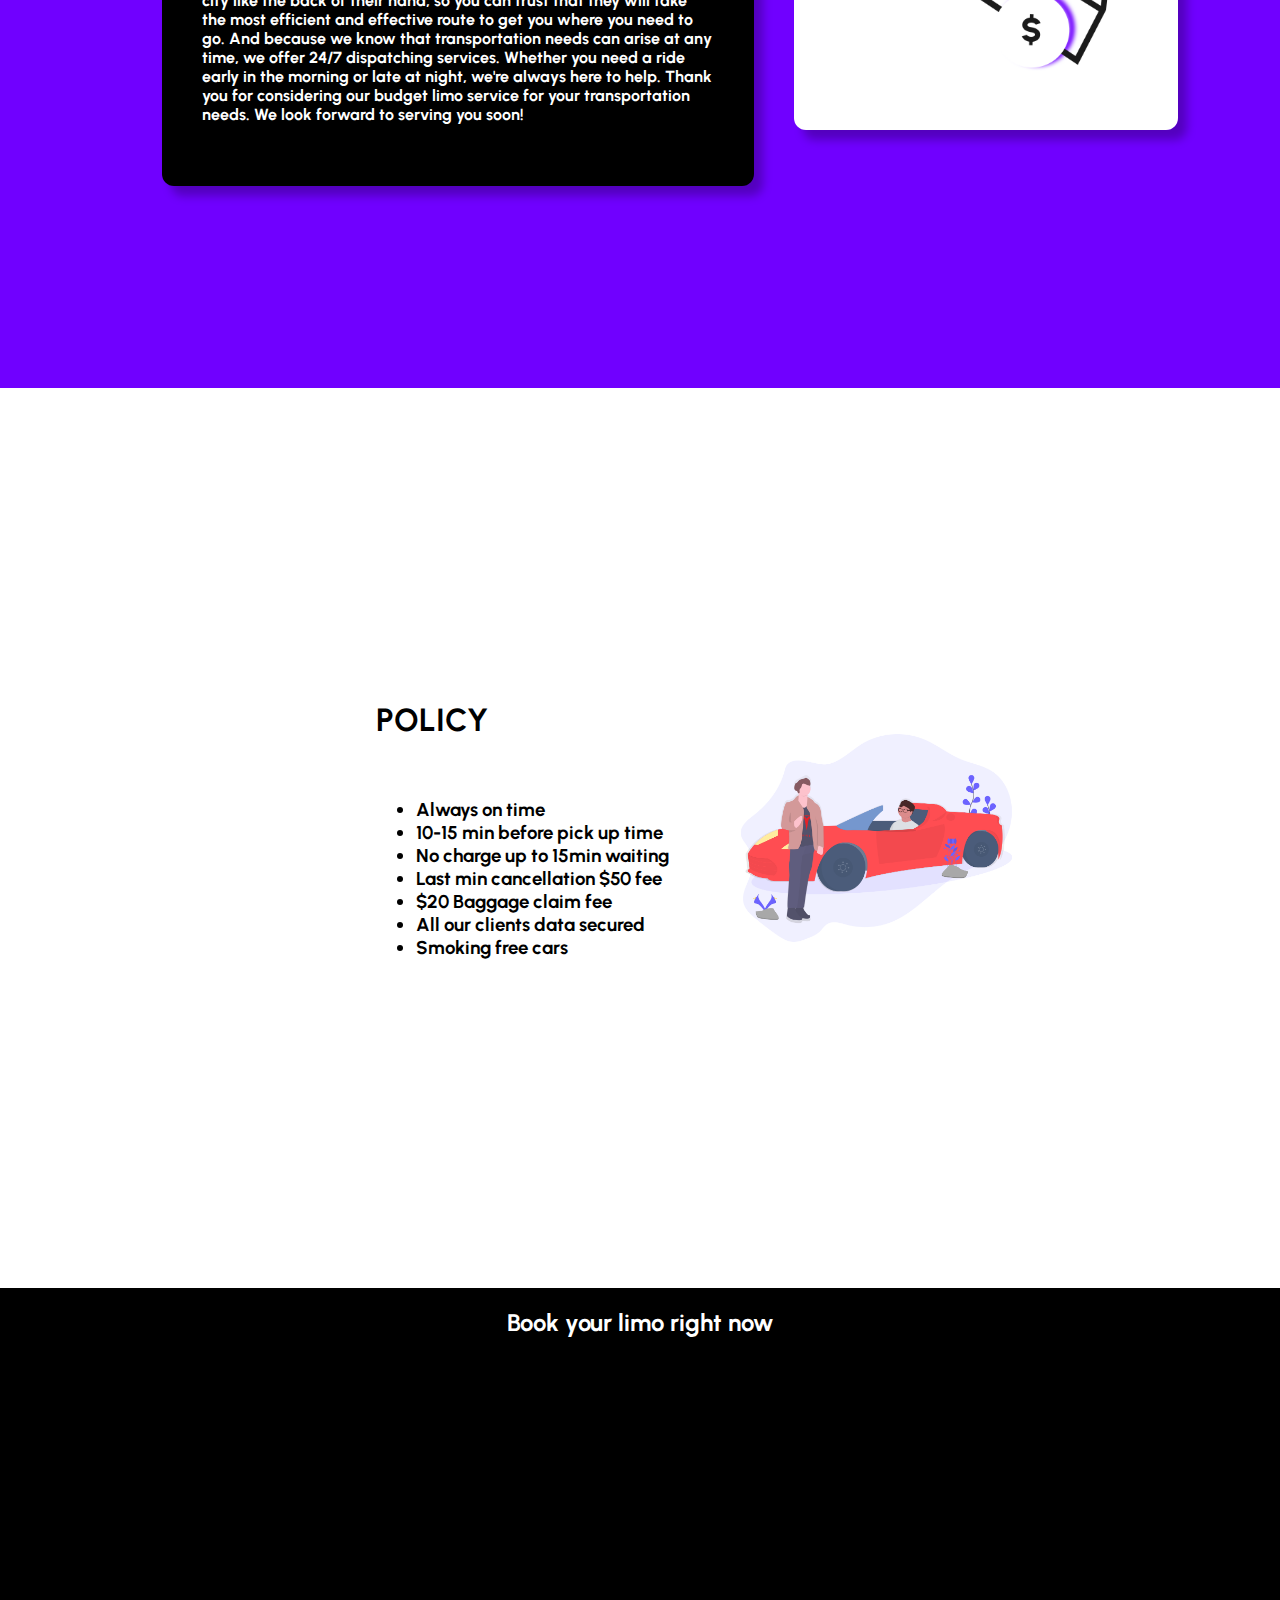
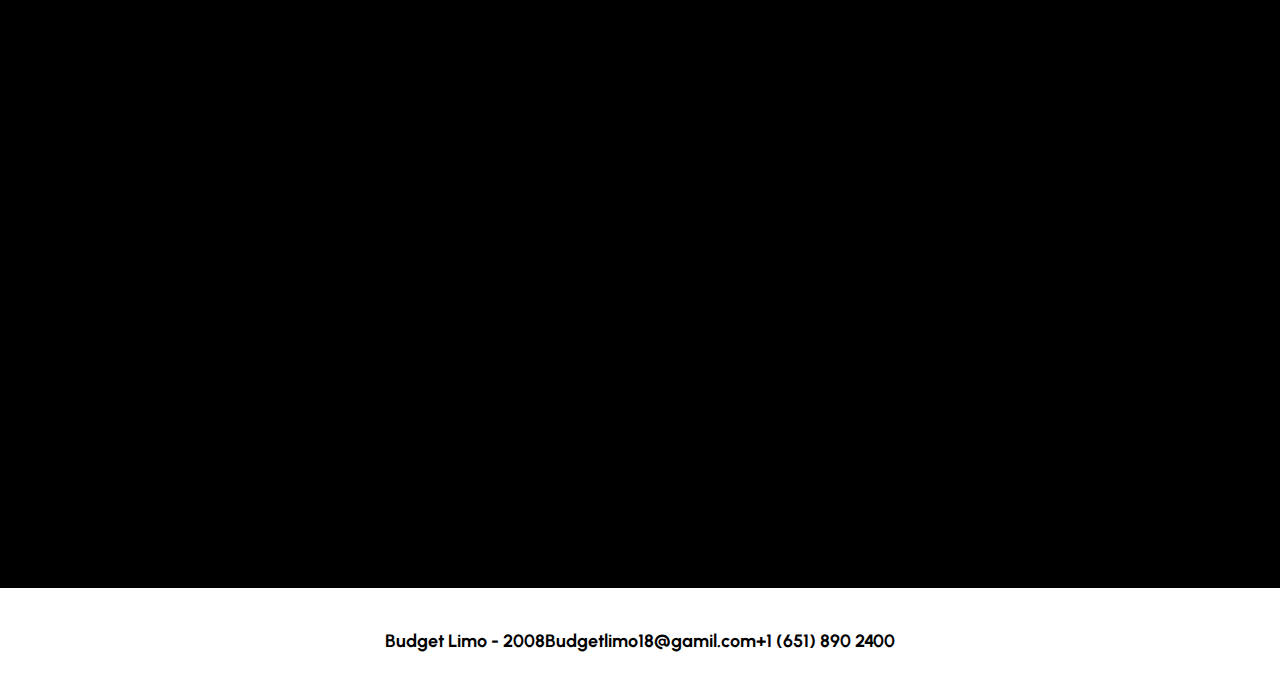
==== commit b52c4b5e: "policy css" ====
--- a/index.html
+++ b/index.html
@@ -87,8 +87,8 @@
         </div>
         <img src="logo.png" alt="" class="oppimg logo">
     </section>
-    <section class="policy" style="display: flex; padding: 25px; align-items: center; justify-content: center;">
-        <div class="heroheading">
+    <section class="policy" >
+        <div class="heroheading" style="box-shadow: none!important;">
             <h1>POLICY</h1>
             <h3>
                 <ul>
@@ -104,7 +104,7 @@
             </h3>
             
         </div>
-        <img src="./undraw_electric_car_b7hl.png" alt="" height="250">
+        <img src="./undraw_electric_car_b7hl.png" alt="" height="250" style="box-shadow: none!important;">
     </section>
     <section class="contact" id="booknow">
         <h2>Book your limo right now</h2>
--- a/style.css
+++ b/style.css
@@ -16,6 +16,10 @@
 .safeare{
     /* margin-left: 100px; */
     /* margin-right: 100px; */
+    align-items: center;
+    display: flex;
+    flex-direction: column;
+    justify-content: center;
 }
 
 nav{
@@ -74,9 +78,21 @@
 }
 
 img{
-    border: solid;
+    /* border: solid; */
+    /* box-shadow: inset 0 0 10px #000000; */
+    box-shadow: 9px 10px 10px 0px rgba(0,0,0,0.26);
 }
 .events{
+    height: 100vh;
+    display: flex;
+    /* flex-direction: row-reverse;          */
+    justify-content: space-between;
+    align-items: center;
+    background-color: white;
+    color: black;
+}
+
+.policy{
     height: 100vh;
     display: flex;
     /* flex-direction: row-reverse;          */
@@ -103,6 +119,7 @@
 
 .contact{
     height: 100vh;
+    width: 100vw;
     display: flex;
     flex-direction: column;
     justify-content: center;
@@ -188,6 +205,7 @@
     background-color: rgba(255, 255, 255, 1);
     padding: 40px;
     border-radius: 12px;
+    box-shadow: 9px 10px 10px 0px rgba(0,0,0,0.26);
 }
 
 .heroheading a .btn{
@@ -216,7 +234,7 @@
     align-items: flex-start;
     padding: 40px;
     border-radius: 12px;
-    
+    box-shadow: 9px 10px 10px 0px rgba(0,0,0,0.26);
 }
 
 .oppheading a .btn{
@@ -484,6 +502,18 @@
         padding-top: 50px;
         padding-bottom: 50px;
     }
+    .policy{
+        height: auto;
+        display: flex;
+        flex-direction: column-reverse;         
+        justify-content: space-between;
+        align-items: center;
+        background-color: white;
+        color: black;
+        padding-top: 50px;
+        padding-bottom: 50px;
+    }
+    
     
     .about{
         height: auto;
